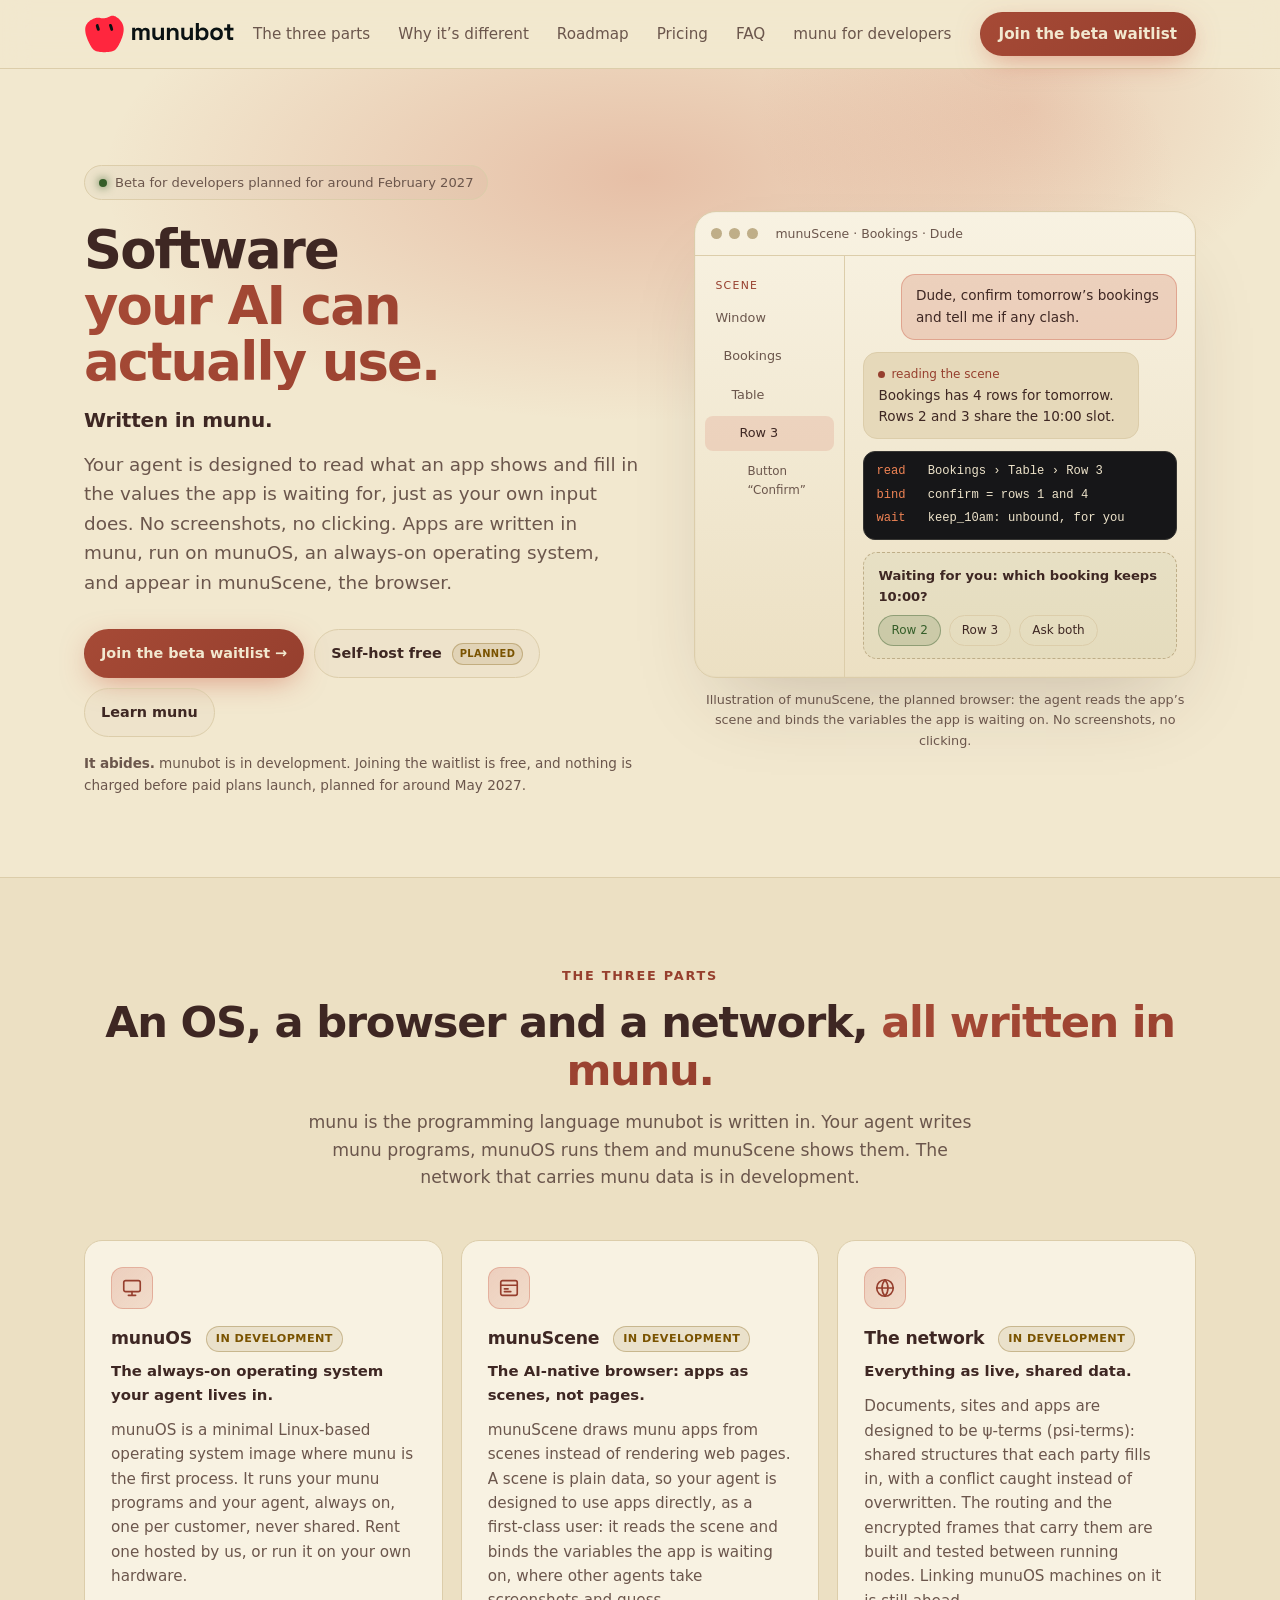
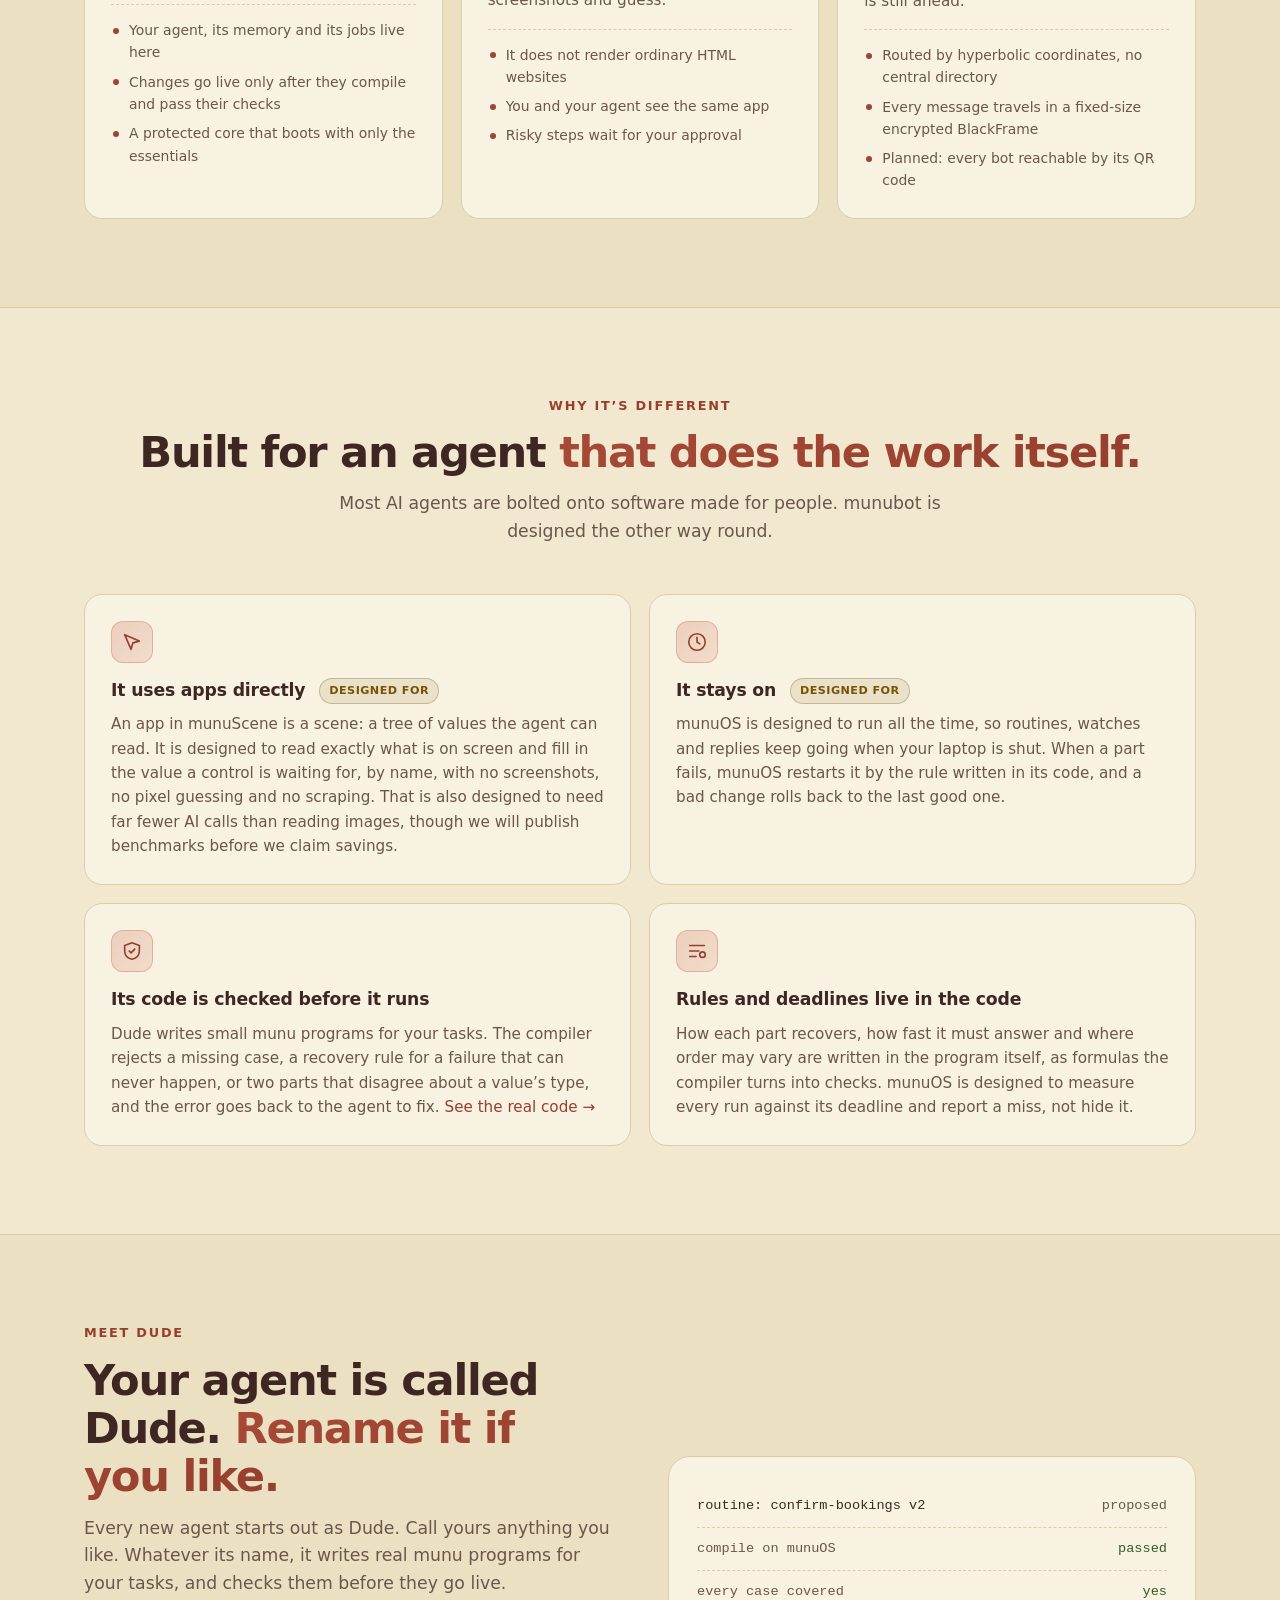
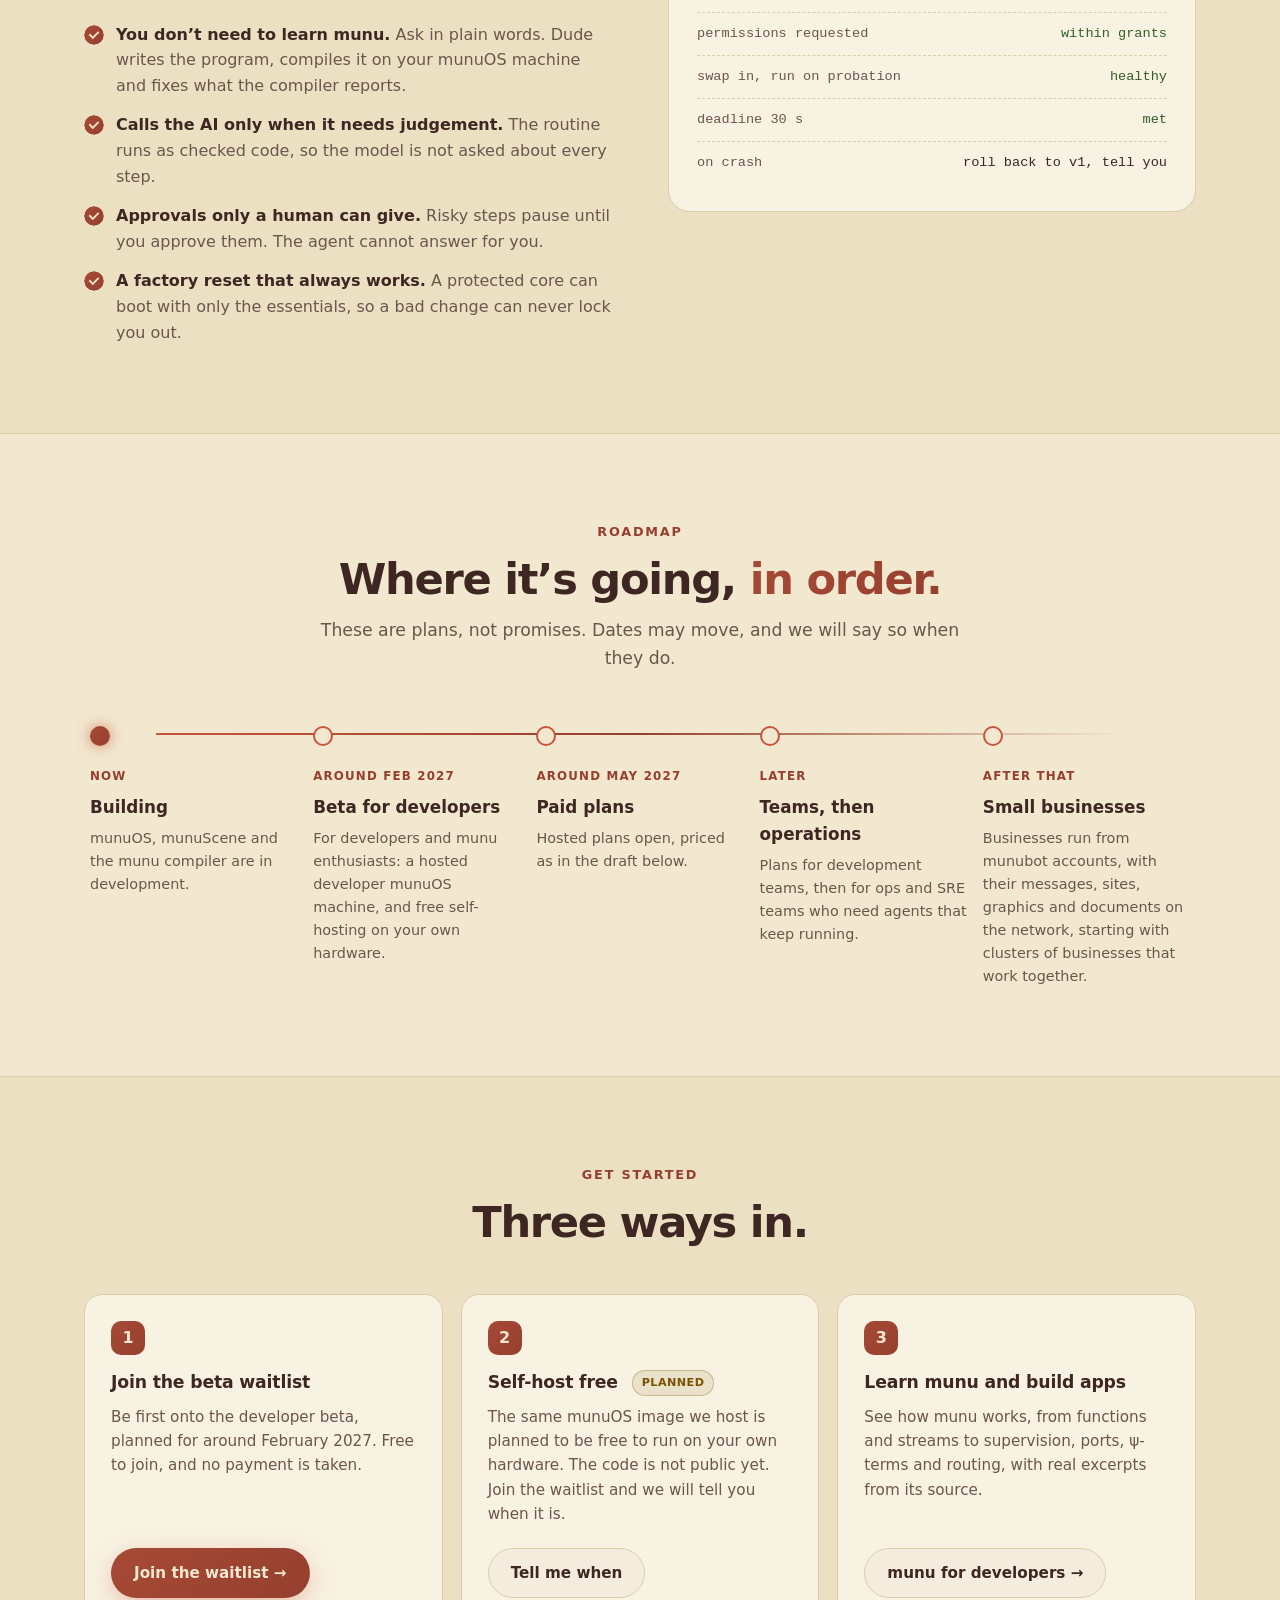
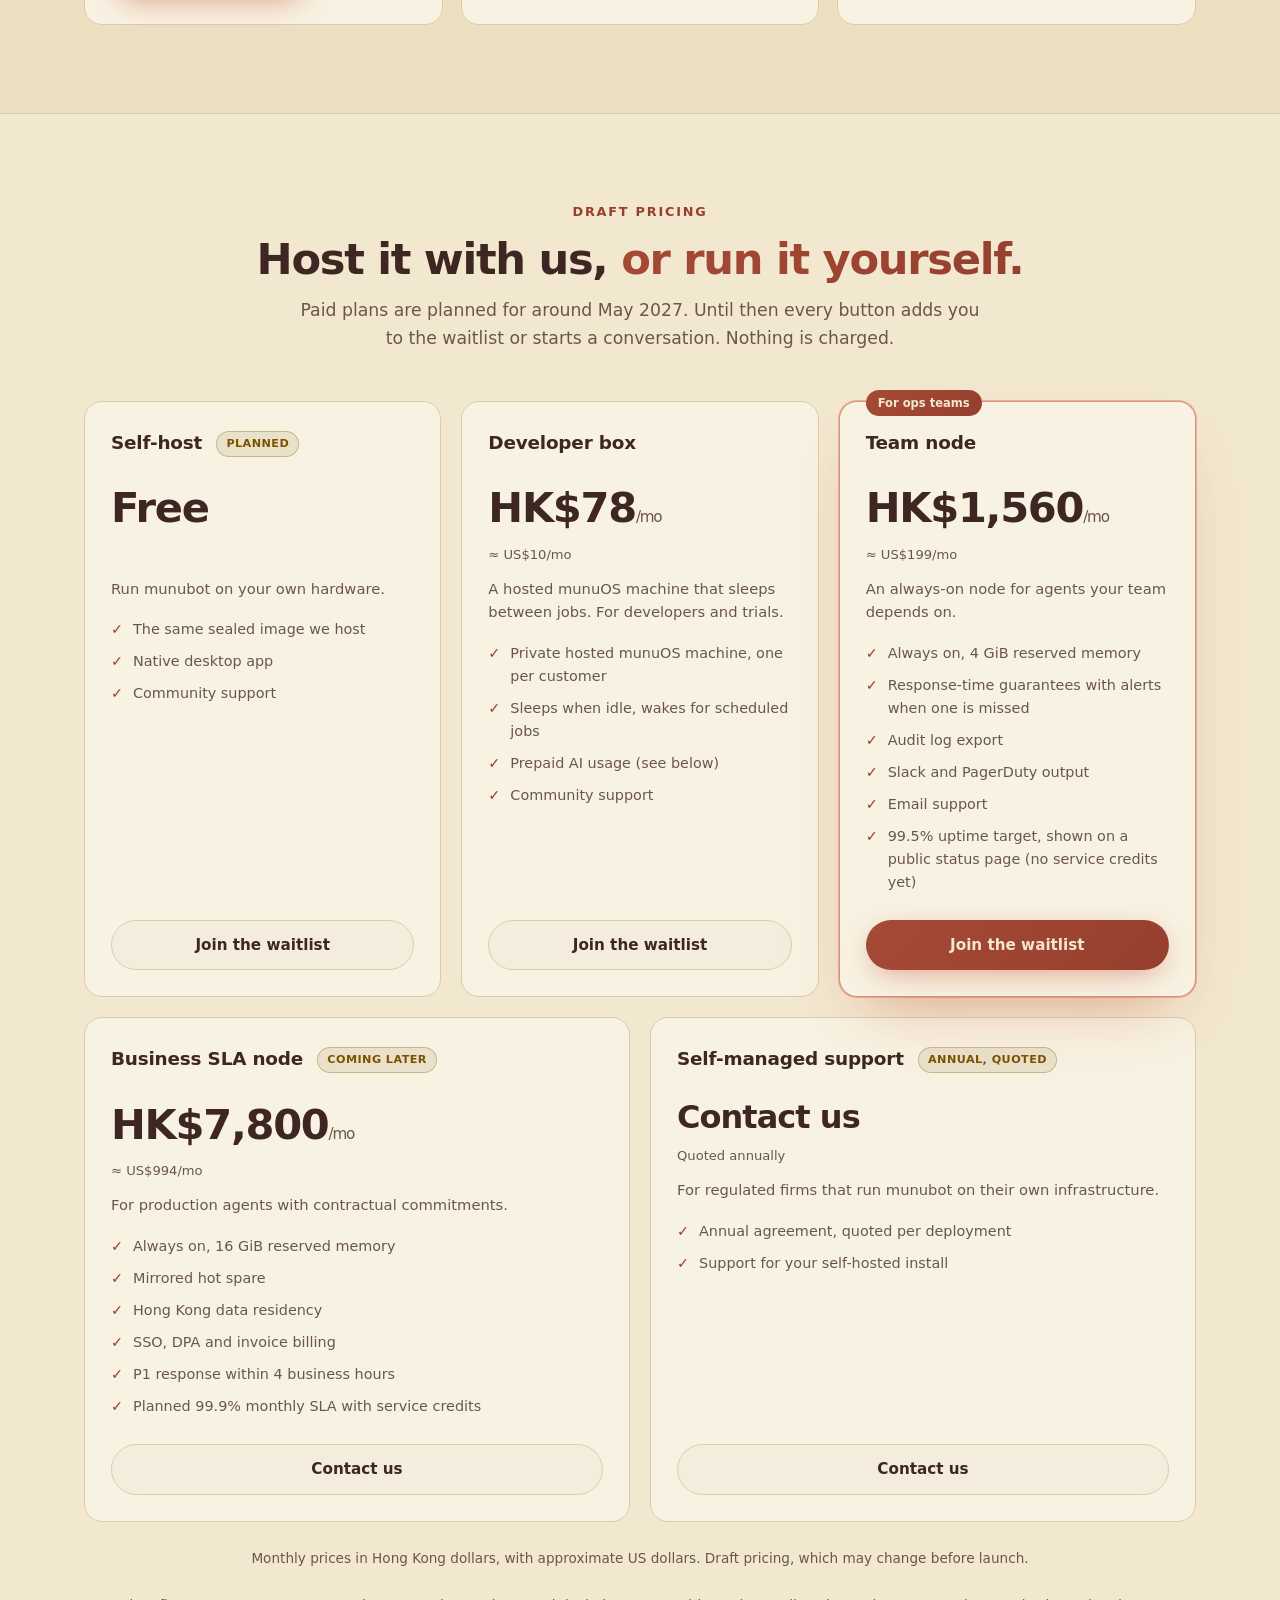
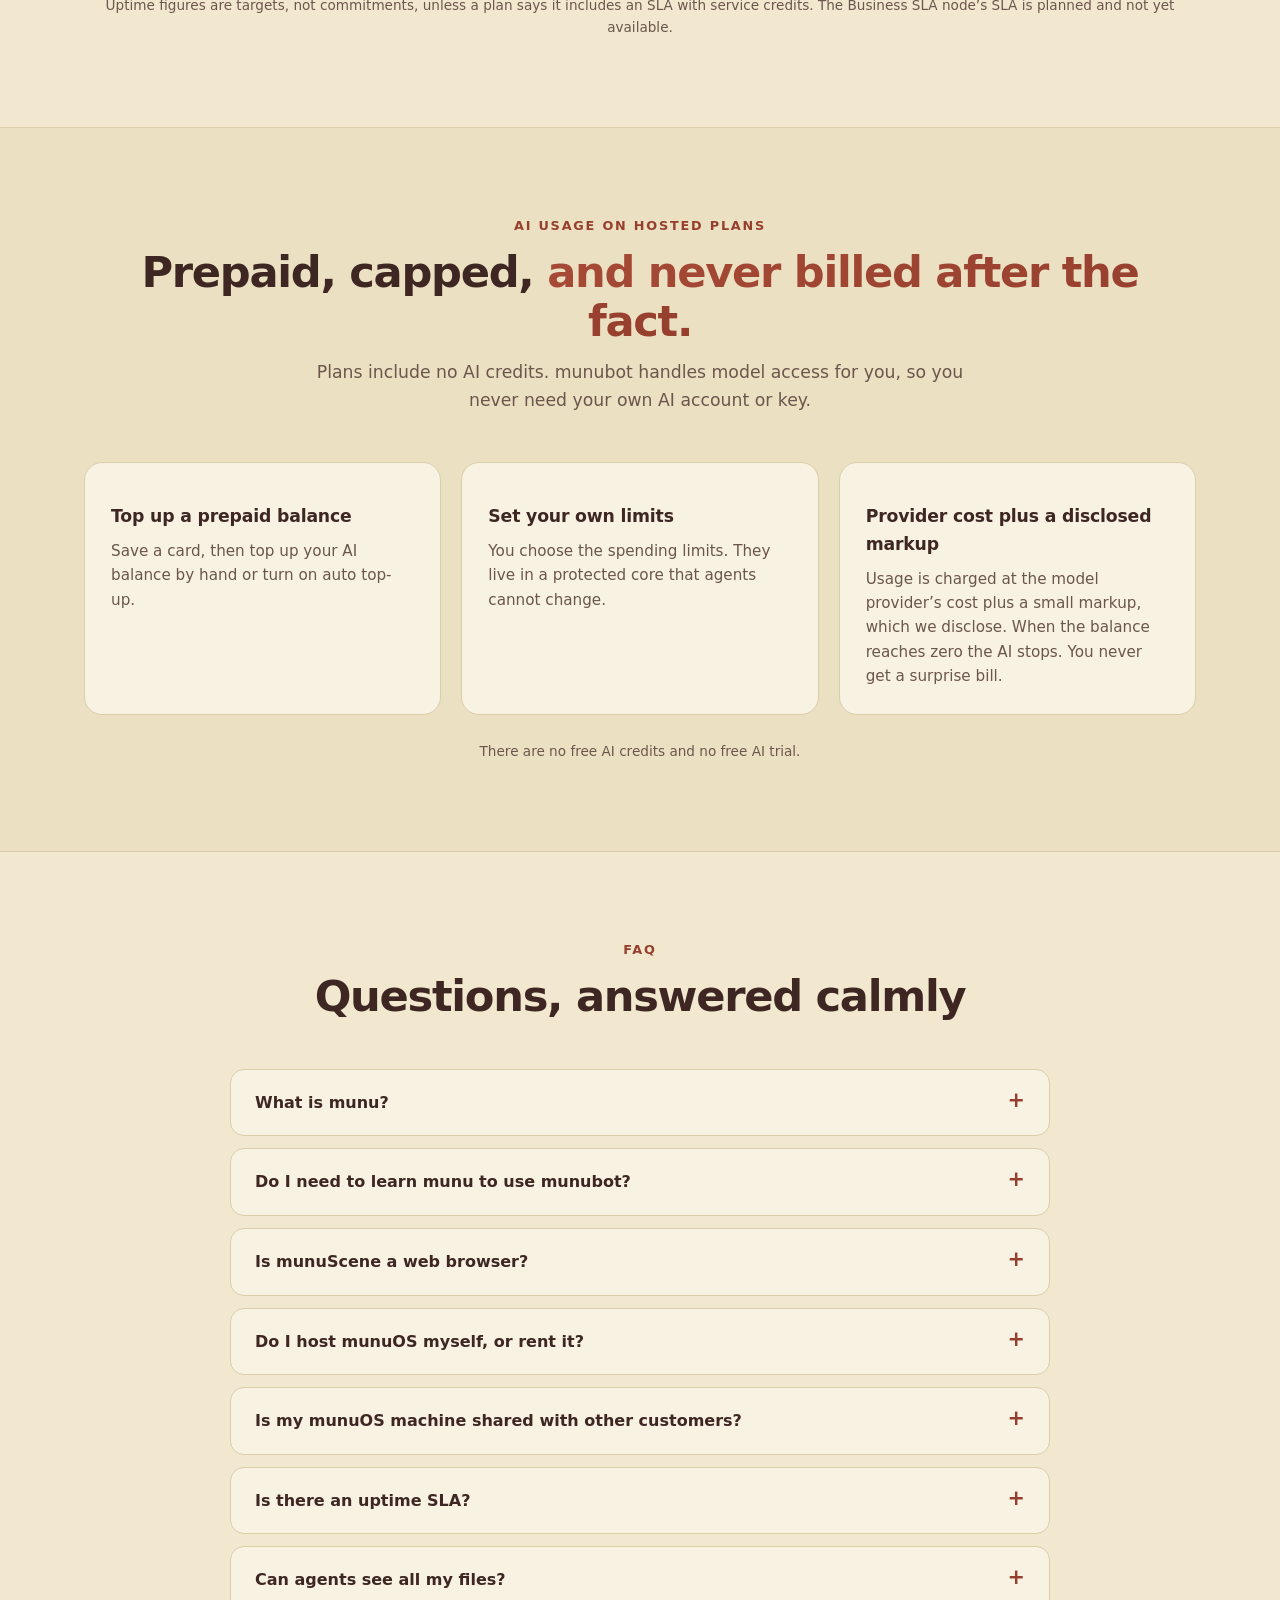
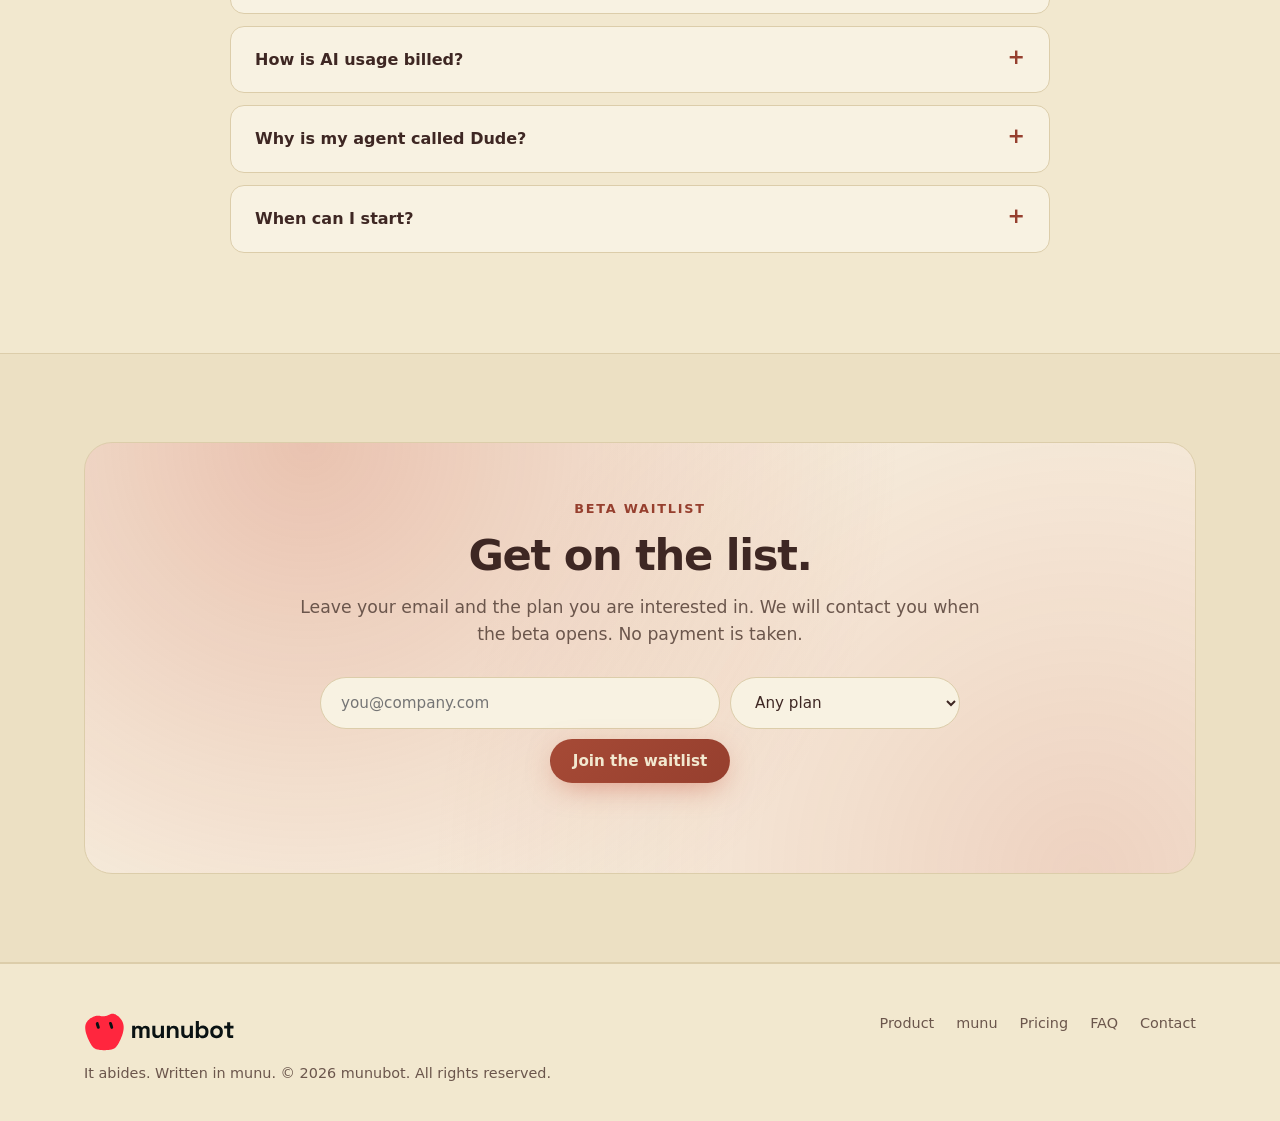
==== index.html @ 9f7307cd "Rebrand the site to munubot Rename AbideBot to munubot across pages, scripts and alt text; keep 'It " ====
<!doctype html>
<html lang="en">
<head>
<meta charset="utf-8">
<meta name="viewport" content="width=device-width,initial-scale=1">
<title>munubot: software your AI can actually use</title>
<meta name="description" content="Your agent is designed to read what an app shows and fill in the values the app is waiting for, with no screenshots and no clicking. Apps are written in munu, run on munuOS, an always-on operating system, and appear in munuScene, the browser. Developer beta planned for around February 2027.">
<meta property="og:title" content="munubot: software your AI can actually use">
<meta property="og:description" content="Your agent is designed to read what an app shows and fill in the values the app is waiting for, with no screenshots and no clicking. Apps are written in munu, run on munuOS, an always-on operating system, and appear in munuScene, the browser. Developer beta planned for around February 2027.">
<meta property="og:type" content="website">
<meta property="og:url" content="https://munubot.com/">
<link rel="canonical" href="https://munubot.com/">
<meta property="og:site_name" content="munubot">
<meta property="og:image" content="https://munubot.com/assets/brand/og-munubot.png">
<meta property="og:image:width" content="1200">
<meta property="og:image:height" content="630">
<meta property="og:image:alt" content="munubot. Software your AI can actually use. Written in munu.">
<meta name="twitter:card" content="summary_large_image">
<meta name="twitter:site" content="@themunubot">
<meta name="twitter:title" content="munubot: software your AI can actually use">
<meta name="twitter:description" content="Software your AI can actually use. Written in munu. Your agent is designed to read what an app shows and fill in the values the app is waiting for, with no screenshots and no clicking. Developer beta planned for around February 2027.">
<meta name="theme-color" content="#1B1B1E" media="(prefers-color-scheme: dark)">
<meta name="theme-color" content="#F2E8CF" media="(prefers-color-scheme: light)">
<link rel="icon" href="assets/brand/favicon.ico" sizes="16x16 32x32 48x48">
<link rel="icon" href="assets/brand/favicon.svg" type="image/svg+xml">
<link rel="icon" href="assets/brand/favicon-32.png" type="image/png" sizes="32x32">
<link rel="icon" href="assets/brand/favicon-16.png" type="image/png" sizes="16x16">
<link rel="apple-touch-icon" href="assets/brand/apple-touch-icon.png">
<link rel="manifest" href="site.webmanifest">
<link rel="stylesheet" href="assets/style.css">
</head>
<body>

<header class="nav">
  <div class="wrap">
    <a class="brand" href="index.html"><picture><source srcset="assets/brand/munubot-logo-ink.svg" media="(prefers-color-scheme: light)"><img src="assets/brand/munubot-logo-light.svg" alt="munubot" width="152" height="40"></picture></a>
    <button class="menu-btn" aria-label="Open menu" aria-expanded="false">&#9776;</button>
    <nav class="links">
      <a href="#parts">The three parts</a>
      <a href="#different">Why it&rsquo;s different</a>
      <a href="#roadmap">Roadmap</a>
      <a href="#pricing">Pricing</a>
      <a href="#faq">FAQ</a>
      <a href="munu.html">munu for developers</a>
      <a class="btn btn-primary" href="#early-access">Join the beta waitlist</a>
    </nav>
  </div>
</header>

<main>
<section class="hero">
  <div class="wrap">
    <div>
      <span class="pill"><span class="dot"></span>Beta for developers planned for around February 2027</span>
      <h1>Software <span class="grad hl2">your AI can actually use.</span></h1>
      <p class="hero-sub">Written in munu.</p>
      <p class="lead">Your agent is designed to read what an app shows and fill in the values the app is waiting for, just as your own input does. No screenshots, no clicking. Apps are written in munu, run on munuOS, an always-on operating system, and appear in munuScene, the browser.</p>
      <div class="cta-row">
        <a class="btn btn-primary" href="#early-access">Join the beta waitlist &rarr;</a>
        <a class="btn btn-ghost" href="#self-host">Self-host free <span class="tag soon">Planned</span></a>
        <a class="btn btn-ghost" href="munu.html">Learn munu</a>
      </div>
      <p class="note"><span class="tagline">It abides.</span> munubot is in development. Joining the waitlist is free, and nothing is charged before paid plans launch, planned for around May 2027.</p>
    </div>

    <figure class="mock-fig">
    <div class="mock" aria-hidden="true">
      <div class="mock-bar"><i></i><i></i><i></i><span>munuScene &middot; Bookings &middot; Dude</span></div>
      <div class="mock-body">
        <div class="mock-side">
          <div class="side-h">Scene</div>
          <div>Window</div><div class="ind1">Bookings</div><div class="ind2">Table</div><div class="ind3 on">Row 3</div><div class="ind4">Button &ldquo;Confirm&rdquo;</div>
        </div>
        <div class="mock-main">
          <div class="msg you">Dude, confirm tomorrow&rsquo;s bookings and tell me if any clash.</div>
          <div class="msg bot"><span class="status">reading the scene</span><br>Bookings has 4 rows for tomorrow. Rows 2 and 3 share the 10:00 slot.</div>
          <div class="scene-ev"><div><span class="ev-k">read</span> Bookings &rsaquo; Table &rsaquo; Row 3</div><div><span class="ev-k">bind</span> confirm = rows 1 and 4</div><div><span class="ev-k">wait</span> keep_10am: unbound, for you</div></div>
          <div class="approve"><b>Waiting for you: which booking keeps 10:00?</b><div class="row"><span class="y">Row 2</span><span>Row 3</span><span>Ask both</span></div></div>
        </div>
      </div>
    </div>
    <figcaption class="mock-cap">Illustration of munuScene, the planned browser: the agent reads the app&rsquo;s scene and binds the variables the app is waiting on. No screenshots, no clicking.</figcaption>
    </figure>
  </div>
</section>

<section id="parts" class="alt">
  <div class="wrap">
    <div class="head center">
      <div class="eyebrow">The three parts</div>
      <h2>An OS, a browser and a network, <span class="grad">all written in munu.</span></h2>
      <p class="sub">munu is the programming language munubot is written in. Your agent writes munu programs, munuOS runs them and munuScene shows them. The network that carries munu data is in development.</p>
    </div>
    <div class="grid g3 parts">
      <div class="card part">
        <div class="ico"><svg viewBox="0 0 24 24"><rect x="3" y="4" width="18" height="12" rx="2"/><path d="M8 20h8M12 16v4"/></svg></div>
        <h3>munuOS <span class="tag soon">In development</span></h3>
        <p class="part-sub">The always-on operating system your agent lives in.</p>
        <p>munuOS is a minimal Linux-based operating system image where munu is the first process. It runs your munu programs and your agent, always on, one per customer, never shared. Rent one hosted by us, or run it on your own hardware.</p>
        <ul class="mini"><li>Your agent, its memory and its jobs live here</li><li>Changes go live only after they compile and pass their checks</li><li>A protected core that boots with only the essentials</li></ul>
      </div>
      <div class="card part">
        <div class="ico"><svg viewBox="0 0 24 24"><rect x="3" y="4" width="18" height="16" rx="2"/><path d="M3 9h18M7 13h4M7 16h7"/></svg></div>
        <h3>munuScene <span class="tag soon">In development</span></h3>
        <p class="part-sub">The AI-native browser: apps as scenes, not pages.</p>
        <p>munuScene draws munu apps from scenes instead of rendering web pages. A scene is plain data, so your agent is designed to use apps directly, as a first-class user: it reads the scene and binds the variables the app is waiting on, where other agents take screenshots and guess.</p>
        <ul class="mini"><li>It does not render ordinary HTML websites</li><li>You and your agent see the same app</li><li>Risky steps wait for your approval</li></ul>
      </div>
      <div class="card part">
        <div class="ico"><svg viewBox="0 0 24 24"><circle cx="12" cy="12" r="9"/><path d="M12 3a14 14 0 010 18M12 3a14 14 0 000 18M3 12h18"/></svg></div>
        <h3>The network <span class="tag soon">In development</span></h3>
        <p class="part-sub">Everything as live, shared data.</p>
        <p>Documents, sites and apps are designed to be ψ-terms (psi-terms): shared structures that each party fills in, with a conflict caught instead of overwritten. The routing and the encrypted frames that carry them are built and tested between running nodes. Linking munuOS machines on it is still ahead.</p>
        <ul class="mini"><li>Routed by hyperbolic coordinates, no central directory</li><li>Every message travels in a fixed-size encrypted BlackFrame</li><li>Planned: every bot reachable by its QR code</li></ul>
      </div>
    </div>
  </div>
</section>

<section id="different">
  <div class="wrap">
    <div class="head center">
      <div class="eyebrow">Why it&rsquo;s different</div>
      <h2>Built for an agent <span class="grad">that does the work itself.</span></h2>
      <p class="sub">Most AI agents are bolted onto software made for people. munubot is designed the other way round.</p>
    </div>
    <div class="grid g2">
      <div class="card"><div class="ico"><svg viewBox="0 0 24 24"><path d="M4 4l7 16 2-7 7-2z"/></svg></div><h3>It uses apps directly <span class="tag soon">Designed for</span></h3><p>An app in munuScene is a scene: a tree of values the agent can read. It is designed to read exactly what is on screen and fill in the value a control is waiting for, by name, with no screenshots, no pixel guessing and no scraping. That is also designed to need far fewer AI calls than reading images, though we will publish benchmarks before we claim savings.</p></div>
      <div class="card"><div class="ico"><svg viewBox="0 0 24 24"><circle cx="12" cy="12" r="9"/><path d="M12 7v5l3 2"/></svg></div><h3>It stays on <span class="tag soon">Designed for</span></h3><p>munuOS is designed to run all the time, so routines, watches and replies keep going when your laptop is shut. When a part fails, munuOS restarts it by the rule written in its code, and a bad change rolls back to the last good one.</p></div>
      <div class="card"><div class="ico"><svg viewBox="0 0 24 24"><path d="M9 12l2 2 4-4"/><path d="M12 3l8 3v6c0 5-3.5 8-8 9-4.5-1-8-4-8-9V6z"/></svg></div><h3>Its code is checked before it runs</h3><p>Dude writes small munu programs for your tasks. The compiler rejects a missing case, a recovery rule for a failure that can never happen, or two parts that disagree about a value&rsquo;s type, and the error goes back to the agent to fix. <a class="inl" href="munu.html#language">See the real code &rarr;</a></p></div>
      <div class="card"><div class="ico"><svg viewBox="0 0 24 24"><path d="M4 6h16M4 12h10M4 18h7"/><circle cx="18" cy="16" r="3"/></svg></div><h3>Rules and deadlines live in the code</h3><p>How each part recovers, how fast it must answer and where order may vary are written in the program itself, as formulas the compiler turns into checks. munuOS is designed to measure every run against its deadline and report a miss, not hide it.</p></div>
    </div>
  </div>
</section>

<section class="alt">
  <div class="wrap split">
    <div>
      <div class="eyebrow">Meet Dude</div>
      <h2>Your agent is called Dude. <span class="grad">Rename it if you like.</span></h2>
      <p class="sub">Every new agent starts out as Dude. Call yours anything you like. Whatever its name, it writes real munu programs for your tasks, and checks them before they go live.</p>
      <ul class="checks">
        <li><span><b>You don&rsquo;t need to learn munu.</b> Ask in plain words. Dude writes the program, compiles it on your munuOS machine and fixes what the compiler reports.</span></li>
        <li><span><b>Calls the AI only when it needs judgement.</b> The routine runs as checked code, so the model is not asked about every step.</span></li>
        <li><span><b>Approvals only a human can give.</b> Risky steps pause until you approve them. The agent cannot answer for you.</span></li>
        <li><span><b>A factory reset that always works.</b> A protected core can boot with only the essentials, so a bad change can never lock you out.</span></li>
      </ul>
    </div>
    <div class="panel" aria-label="Example of a change moving through checks">
      <div class="ln"><span class="w">routine: confirm-bookings v2</span><span>proposed</span></div>
      <div class="ln"><span>compile on munuOS</span><span class="ok">passed</span></div>
      <div class="ln"><span>every case covered</span><span class="ok">yes</span></div>
      <div class="ln"><span>permissions requested</span><span class="ok">within grants</span></div>
      <div class="ln"><span>swap in, run on probation</span><span class="ok">healthy</span></div>
      <div class="ln"><span>deadline 30 s</span><span class="ok">met</span></div>
      <div class="ln"><span>on crash</span><span class="w">roll back to v1, tell you</span></div>
    </div>
  </div>
</section>

<section id="roadmap">
  <div class="wrap">
    <div class="head center">
      <div class="eyebrow">Roadmap</div>
      <h2>Where it&rsquo;s going, <span class="grad">in order.</span></h2>
      <p class="sub">These are plans, not promises. Dates may move, and we will say so when they do.</p>
    </div>
    <ol class="stages">
      <li class="stage now"><span class="when">Now</span><h3>Building</h3><p>munuOS, munuScene and the munu compiler are in development.</p></li>
      <li class="stage"><span class="when">Around Feb 2027</span><h3>Beta for developers</h3><p>For developers and munu enthusiasts: a hosted developer munuOS machine, and free self-hosting on your own hardware.</p></li>
      <li class="stage"><span class="when">Around May 2027</span><h3>Paid plans</h3><p>Hosted plans open, priced as in the draft below.</p></li>
      <li class="stage"><span class="when">Later</span><h3>Teams, then operations</h3><p>Plans for development teams, then for ops and SRE teams who need agents that keep running.</p></li>
      <li class="stage"><span class="when">After that</span><h3>Small businesses</h3><p>Businesses run from munubot accounts, with their messages, sites, graphics and documents on the network, starting with clusters of businesses that work together.</p></li>
    </ol>
  </div>
</section>

<section id="start" class="alt">
  <div class="wrap">
    <div class="head center">
      <div class="eyebrow">Get started</div>
      <h2>Three ways in.</h2>
    </div>
    <div class="grid g3 ways">
      <div class="card way"><span class="way-n">1</span><h3>Join the beta waitlist</h3><p>Be first onto the developer beta, planned for around February 2027. Free to join, and no payment is taken.</p><a class="btn btn-primary" href="#early-access">Join the waitlist &rarr;</a></div>
      <div class="card way" id="self-host"><span class="way-n">2</span><h3>Self-host free <span class="tag soon">Planned</span></h3><p>The same munuOS image we host is planned to be free to run on your own hardware. The code is not public yet. Join the waitlist and we will tell you when it is.</p><a class="btn btn-ghost" href="#early-access" data-plan="Self-host">Tell me when</a></div>
      <div class="card way"><span class="way-n">3</span><h3>Learn munu and build apps</h3><p>See how munu works, from functions and streams to supervision, ports, ψ-terms and routing, with real excerpts from its source.</p><a class="btn btn-ghost" href="munu.html">munu for developers &rarr;</a></div>
    </div>
  </div>
</section>

<section id="pricing">
  <div class="wrap">
    <div class="head center">
      <div class="eyebrow">Draft pricing</div>
      <h2>Host it with us, <span class="grad">or run it yourself.</span></h2>
      <p class="sub">Paid plans are planned for around May 2027. Until then every button adds you to the waitlist or starts a conversation. Nothing is charged.</p>
    </div>
    <!-- Pricing cards are generated from assets/pricing.js (the single pricing config). -->
    <div class="plans" id="plans"></div>
    <noscript><p class="fine">Pricing needs JavaScript to display. Email hello@munubot.com for current draft plans.</p></noscript>
    <p class="fine" id="plans-note"></p>
    <p class="fine">Uptime figures are targets, not commitments, unless a plan says it includes an SLA with service credits. The Business SLA node&rsquo;s SLA is planned and not yet available.</p>
  </div>
</section>

<section id="ai-usage" class="alt">
  <div class="wrap">
    <div class="head center">
      <div class="eyebrow">AI usage on hosted plans</div>
      <h2>Prepaid, capped, <span class="grad">and never billed after the fact.</span></h2>
      <p class="sub">Plans include no AI credits. munubot handles model access for you, so you never need your own AI account or key.</p>
    </div>
    <div class="usage">
      <div class="card"><h3>Top up a prepaid balance</h3><p>Save a card, then top up your AI balance by hand or turn on auto top-up.</p></div>
      <div class="card"><h3>Set your own limits</h3><p>You choose the spending limits. They live in a protected core that agents cannot change.</p></div>
      <div class="card"><h3>Provider cost plus a disclosed markup</h3><p>Usage is charged at the model provider&rsquo;s cost plus a small markup, which we disclose. When the balance reaches zero the AI stops. You never get a surprise bill.</p></div>
    </div>
    <p class="fine">There are no free AI credits and no free AI trial.</p>
  </div>
</section>

<section id="faq">
  <div class="wrap">
    <div class="head center"><div class="eyebrow">FAQ</div><h2>Questions, answered calmly</h2></div>
    <div class="faq">
      <details><summary>What is munu?</summary><p>munu is the programming language munubot is written in. Programs are made of finite functions (<code>mu</code>) and ongoing streams (<code>nu</code>), grouped into contracts that state their own recovery rules and deadlines. munuOS runs munu programs, munuScene draws munu apps, and the network is designed to carry munu data. <a class="inl" href="munu.html">More for developers &rarr;</a></p></details>
      <details><summary>Do I need to learn munu to use munubot?</summary><p>No. You ask Dude in plain words and it writes the munu. Learning munu is for people who want to build their own apps for the network.</p></details>
      <details><summary>Is munuScene a web browser?</summary><p>No. munuScene is a browser for munu apps, and it does not render ordinary HTML websites. It is designed for munu apps and sites, drawn from a scene graph your agent can read and act on directly.</p></details>
      <details><summary>Do I host munuOS myself, or rent it?</summary><p>Either. You are planned to be able to run munuOS free on your own hardware, or rent a machine running it, hosted by us on a monthly plan. Both run the same munuOS image. Firms that host it themselves can add paid support. Self-hosting is planned, and the code is not public yet. Join the waitlist and we will tell you when it is.</p></details>
      <details><summary>Is my munuOS machine shared with other customers?</summary><p>No. Each customer gets a separate virtual machine running munuOS. Customers never share a machine or its core.</p></details>
      <details><summary>Is there an uptime SLA?</summary><p>Not yet. The Team node is designed for a 99.5% uptime target, shown on a public status page, with no service credits. A monthly SLA with service credits is planned for the Business SLA node, which is coming later.</p></details>
      <details><summary>Can agents see all my files?</summary><p>No. They can read and write only what you grant, and you can revoke a grant at any time. Code written by the AI never runs on your own computer with your computer&rsquo;s permissions.</p></details>
      <details><summary>How is AI usage billed?</summary><p>Through a prepaid balance that you top up by hand or automatically. It is charged at the model provider&rsquo;s cost plus a small disclosed markup. When the balance reaches zero, the AI stops. Nothing is billed after the fact.</p></details>
      <details><summary>Why is my agent called Dude?</summary><p>It is the default name. Rename it whenever you like.</p></details>
      <details><summary>When can I start?</summary><p>A beta for developers is planned for around February 2027 and paid plans for around May 2027. Dates may move. Join the waitlist and we will email you.</p></details>
    </div>
  </div>
</section>

<section id="early-access" class="alt">
  <div class="wrap">
    <div class="cta-box">
      <div class="eyebrow">Beta waitlist</div>
      <h2>Get on the list.</h2>
      <p class="sub" style="margin:14px auto 0">Leave your email and the plan you are interested in. We will contact you when the beta opens. No payment is taken.</p>
      <form class="form" id="waitlist" data-to="hello@munubot.com" novalidate>
        <input type="email" name="email" placeholder="you@company.com" aria-label="Email address" required>
        <select name="plan" id="wl-plan" aria-label="Plan of interest"><option value="">Any plan</option></select>
        <button class="btn btn-primary" type="submit">Join the waitlist</button>
      </form>
      <p class="form-msg" id="form-msg" role="status"></p>
    </div>
  </div>
</section>
</main>

<footer>
  <div class="wrap">
    <div><a class="brand" href="index.html"><picture><source srcset="assets/brand/munubot-logo-ink.svg" media="(prefers-color-scheme: light)"><img src="assets/brand/munubot-logo-light.svg" alt="munubot" width="152" height="40"></picture></a><p style="margin-top:10px">It abides. Written in munu. &copy; <span id="yr">2026</span> munubot. All rights reserved.</p></div>
    <nav><a href="#parts">Product</a><a href="munu.html">munu</a><a href="#pricing">Pricing</a><a href="#faq">FAQ</a><a href="mailto:hello@munubot.com">Contact</a></nav>
  </div>
</footer>
<script src="assets/pricing.js"></script>
<script src="assets/main.js"></script>
</body>
</html>
---- assets/style.css ----
:root{
  color-scheme:dark;
  --bg:#1B1B1E;--bg2:#212123;--card:#262527;--raise:#302F30;--line:#363532;--line2:#4A4740;--text:#F2E8CF;--muted:#A7A091;
  --a1:#EF8354;--a2:#F4A27E;--acc-rgb:239,131,84;--fg-rgb:242,232,207;--on-acc:#1B1B1E;
  --btn-bg:#EF8354;--btn-bg2:#F4A27E;
  --ok:#9CCB86;--ok-rgb:156,203,134;--warn:#E9C46A;--warn-rgb:233,196,106;--bad:#F28B82;--bad-rgb:242,139,130;
  --nav-bg:rgba(27,27,30,.86);--shadow:rgba(0,0,0,.55);--input-bg:#161618;--chip-bg:#161618;--chip-text:#EDE3CA;
  --code-bg:#161618;--code-line:#363532;--code-text:#EDE3CA;--code-dim:#B8B09D;--code-caret:#F2E8CF;
  --code-k:#EF8354;--code-t:#E9C46A;--code-n:#F6B58E;--code-s:#A8C686;--code-c:#9A9483;--code-o:#BDB5A2;
  --code-ok:#9CCB86;--code-bad:#F28B82;--code-bad-rgb:242,139,130;
  --radius:18px;
  --grad:linear-gradient(135deg,var(--btn-bg),var(--btn-bg2));
}
@media (prefers-color-scheme:light){:root{
  color-scheme:light;
  --bg:#F2E8CF;--bg2:#ECE0C3;--card:#F8F2E2;--raise:#E6D9BA;--line:#DCCDAA;--line2:#BFAE88;--text:#3E2723;--muted:#6B564C;
  --a1:#C8553D;--a2:#963F2E;--acc-rgb:200,85,61;--fg-rgb:62,39,35;--on-acc:#F2E8CF;
  --btn-bg:#A64A36;--btn-bg2:#963F2E;
  --ok:#355E29;--ok-rgb:53,94,41;--warn:#7A5300;--warn-rgb:122,83,0;--bad:#B3261E;--bad-rgb:179,38,30;
  --nav-bg:rgba(242,232,207,.88);--shadow:rgba(62,39,35,.22);--input-bg:#F8F2E2;--chip-bg:#E6D9BA;--chip-text:#3E2723;
}}
*{box-sizing:border-box;margin:0;padding:0}
html{scroll-behavior:smooth}
html,body{overflow-x:clip}
body{font-family:Inter,ui-sans-serif,system-ui,-apple-system,"Segoe UI",Roboto,sans-serif;background:var(--bg);color:var(--text);line-height:1.6;-webkit-font-smoothing:antialiased}
a{color:inherit;text-decoration:none}
img,svg{max-width:100%}
.wrap{max-width:1160px;margin:0 auto;padding:0 24px}
.grad{background:var(--grad);-webkit-background-clip:text;background-clip:text;color:transparent}

/* nav */
.nav{position:sticky;top:0;z-index:50;background:var(--nav-bg);backdrop-filter:blur(14px);border-bottom:1px solid var(--line)}
.nav .wrap{display:flex;align-items:center;justify-content:space-between;height:68px}
.brand{display:flex;align-items:center;gap:10px;font-weight:700;font-size:1.15rem;letter-spacing:-.01em}
.brand img{display:block;width:152px;height:auto;max-width:none}
.links{display:flex;gap:28px;align-items:center;font-size:.95rem;color:var(--muted)}
.links a:hover{color:var(--text)}
.menu-btn{display:none;background:none;border:1px solid var(--line);color:var(--text);border-radius:10px;padding:8px 12px;font-size:1rem;cursor:pointer}

/* buttons */
.btn{display:inline-flex;align-items:center;gap:8px;padding:12px 22px;border-radius:999px;font-weight:600;font-size:.95rem;border:1px solid transparent;cursor:pointer;transition:transform .15s,box-shadow .15s,background .15s;font-family:inherit}
.btn-primary{background:var(--grad);color:var(--on-acc);box-shadow:0 8px 30px -8px rgba(var(--acc-rgb),.6)}
.btn-primary:hover{transform:translateY(-1px);box-shadow:0 12px 36px -8px rgba(var(--acc-rgb),.8)}
.btn-ghost{border-color:var(--line);color:var(--text);background:rgba(var(--fg-rgb),.02)}
.btn-ghost:hover{border-color:var(--line2);background:rgba(var(--fg-rgb),.05)}
.links .btn{padding:9px 18px;color:var(--on-acc)}

/* hero */
.hero{position:relative;padding:96px 0 80px;overflow:hidden}
.hero::before{content:"";position:absolute;inset:-30% -10% auto;height:700px;background:radial-gradient(closest-side,rgba(var(--acc-rgb),.28),transparent 70%),radial-gradient(closest-side at 75% 40%,rgba(var(--acc-rgb),.18),transparent 70%);pointer-events:none}
.hero .wrap{position:relative;display:grid;grid-template-columns:1.05fr .95fr;gap:56px;align-items:center}
.pill{display:inline-flex;align-items:center;gap:8px;font-size:.82rem;color:var(--muted);border:1px solid var(--line);background:rgba(var(--fg-rgb),.03);padding:6px 14px;border-radius:999px;margin-bottom:22px}
.pill .dot{width:8px;height:8px;border-radius:50%;background:var(--ok);box-shadow:0 0 10px var(--ok)}
h1{font-size:clamp(2.4rem,5vw,3.9rem);line-height:1.06;letter-spacing:-.035em;font-weight:800}
.lead{font-size:1.15rem;color:var(--muted);margin:22px 0 32px;max-width:560px}
.hero-sub{font-size:1.25rem;font-weight:600;color:var(--text);margin:14px 0 0;letter-spacing:-.01em}
.hero-sub+.lead{margin-top:14px}
.cta-row{display:flex;gap:12px;flex-wrap:wrap}
.note{font-size:.85rem;color:var(--muted);margin-top:16px}

/* hero mock */
.mock{background:linear-gradient(180deg,var(--card),var(--bg2));border:1px solid var(--line);border-radius:22px;box-shadow:0 40px 80px -30px var(--shadow),0 0 0 1px rgba(var(--fg-rgb),.02) inset;overflow:hidden}
.mock-bar{display:flex;align-items:center;gap:7px;padding:12px 16px;border-bottom:1px solid var(--line);font-size:.78rem;color:var(--muted)}
.mock-bar i{width:11px;height:11px;border-radius:50%;background:var(--line2);display:block}
.mock-bar span{margin-left:10px}
.mock-body{display:grid;grid-template-columns:150px 1fr;min-height:330px}
.mock-side{border-right:1px solid var(--line);padding:14px 10px;font-size:.8rem;color:var(--muted);display:flex;flex-direction:column;gap:4px}
.mock-side div{padding:7px 10px;border-radius:8px}
.mock-side .on{background:rgba(var(--acc-rgb),.15);color:var(--text)}
.mock-main{padding:18px;display:flex;flex-direction:column;gap:12px;font-size:.85rem}
.msg{padding:10px 14px;border-radius:14px;max-width:88%}
.msg.you{align-self:flex-end;background:rgba(var(--acc-rgb),.2);border:1px solid rgba(var(--acc-rgb),.35)}
.msg.bot{background:var(--raise);border:1px solid var(--line)}
.status{display:inline-flex;align-items:center;gap:6px;font-size:.75rem;color:var(--a2)}
.status::before{content:"";width:7px;height:7px;border-radius:50%;background:var(--a2);animation:pulse 1.6s infinite}
@keyframes pulse{50%{opacity:.3}}
.approve{border:1px dashed var(--line2);border-radius:14px;padding:12px 14px;background:rgba(var(--ok-rgb),.04)}
.approve b{display:block;margin-bottom:8px;font-size:.82rem}
.approve .row{display:flex;gap:8px}
.approve .row span{font-size:.75rem;padding:5px 12px;border-radius:999px;border:1px solid var(--line)}
.approve .row .y{background:rgba(var(--ok-rgb),.15);border-color:rgba(var(--ok-rgb),.4);color:var(--ok)}

/* sections */
section{padding:88px 0}
.alt{background:var(--bg2);border-top:1px solid var(--line);border-bottom:1px solid var(--line)}
.eyebrow{font-size:.8rem;text-transform:uppercase;letter-spacing:.14em;color:var(--a2);font-weight:600;margin-bottom:12px}
h2{font-size:clamp(1.9rem,3.6vw,2.7rem);letter-spacing:-.03em;line-height:1.12;font-weight:800}
.sub{color:var(--muted);font-size:1.08rem;max-width:680px;margin-top:14px}
.head{margin-bottom:48px}
.head.center{text-align:center}.head.center .sub{margin-left:auto;margin-right:auto}

.grid{display:grid;gap:18px}
.g3{grid-template-columns:repeat(3,1fr)}
.g2{grid-template-columns:repeat(2,1fr)}
.g4{grid-template-columns:repeat(4,1fr)}
.card{background:var(--card);border:1px solid var(--line);border-radius:var(--radius);padding:26px;transition:border-color .2s,transform .2s}
.card:hover{border-color:var(--line2);transform:translateY(-2px)}
.card h3{font-size:1.08rem;margin:14px 0 8px;letter-spacing:-.01em}
.card p{color:var(--muted);font-size:.95rem}
.ico{width:42px;height:42px;border-radius:12px;display:grid;place-items:center;background:linear-gradient(135deg,rgba(var(--acc-rgb),.22),rgba(var(--acc-rgb),.14));border:1px solid rgba(var(--acc-rgb),.3)}
.ico svg{width:22px;height:22px;stroke:var(--a2);fill:none;stroke-width:1.8;stroke-linecap:round;stroke-linejoin:round}
.tag{display:inline-block;font-size:.7rem;font-weight:600;letter-spacing:.04em;text-transform:uppercase;padding:3px 9px;border-radius:999px;margin-left:6px;vertical-align:middle}
.tag.soon{color:var(--warn);background:rgba(var(--warn-rgb),.1);border:1px solid rgba(var(--warn-rgb),.3)}

/* big feature rows */
.split{display:grid;grid-template-columns:1fr 1fr;gap:56px;align-items:center}
.checks{list-style:none;margin-top:24px;display:grid;gap:14px}
.checks li{display:flex;gap:12px;color:var(--muted)}
.checks li b{color:var(--text);font-weight:600}
.checks li::before{content:"";flex:0 0 20px;height:20px;margin-top:3px;border-radius:50%;background:var(--grad);-webkit-mask:url("data:image/svg+xml,%3Csvg xmlns='http://www.w3.org/2000/svg' viewBox='0 0 20 20'%3E%3Cpath d='M10 0a10 10 0 100 20 10 10 0 000-20zm-1.2 14.2L4.6 10l1.4-1.4 2.8 2.8 5.2-5.2 1.4 1.4-6.6 6.6z'/%3E%3C/svg%3E") center/contain no-repeat;mask:url("data:image/svg+xml,%3Csvg xmlns='http://www.w3.org/2000/svg' viewBox='0 0 20 20'%3E%3Cpath d='M10 0a10 10 0 100 20 10 10 0 000-20zm-1.2 14.2L4.6 10l1.4-1.4 2.8 2.8 5.2-5.2 1.4 1.4-6.6 6.6z'/%3E%3C/svg%3E") center/contain no-repeat}
.panel{background:var(--card);border:1px solid var(--line);border-radius:22px;padding:28px;font-family:ui-monospace,SFMono-Regular,Menlo,monospace;font-size:.85rem;color:var(--muted)}
.panel .ln{display:flex;justify-content:space-between;padding:10px 0;border-bottom:1px dashed var(--line)}
.panel .ln:last-child{border:0}
.panel .ok{color:var(--ok)}.panel .w{color:var(--text)}

/* steps */
.steps{counter-reset:s}
.step{position:relative;padding-top:58px}
.step::before{counter-increment:s;content:counter(s);position:absolute;top:22px;left:26px;width:34px;height:34px;border-radius:10px;background:var(--grad);display:grid;place-items:center;font-weight:700;color:var(--on-acc)}

/* pricing */
.toggle{display:inline-flex;border:1px solid var(--line);border-radius:999px;padding:4px;margin-top:24px;background:var(--card)}
.toggle button{background:none;border:0;color:var(--muted);padding:8px 18px;border-radius:999px;font:inherit;font-size:.9rem;cursor:pointer}
.toggle button.on{background:var(--raise);color:var(--text)}
.price{display:flex;flex-direction:column}
.price.pop{border-color:rgba(var(--acc-rgb),.6);box-shadow:0 0 0 1px rgba(var(--acc-rgb),.35),0 30px 60px -30px rgba(var(--acc-rgb),.5);position:relative}
.price.pop::after{content:attr(data-badge);position:absolute;top:-12px;left:26px;font-size:.72rem;font-weight:700;padding:4px 12px;border-radius:999px;background:var(--grad);color:var(--on-acc)}
.price h3{margin-top:0;font-size:1.15rem}
.amt{font-size:2.6rem;font-weight:800;letter-spacing:-.03em;margin:10px 0 2px}
.amt small{font-size:.95rem;color:var(--muted);font-weight:500}
.per{font-size:.82rem;color:var(--muted);min-height:1.3em}
.price .desc{margin:12px 0 18px;font-size:.92rem}
.price ul{list-style:none;display:grid;gap:9px;margin-bottom:26px;font-size:.9rem;color:var(--muted)}
.price ul li{padding-left:22px;position:relative}
.price ul li::before{content:"✓";position:absolute;left:0;color:var(--a2);font-weight:700}
.price .btn{margin-top:auto;justify-content:center}
.fine{text-align:center;color:var(--muted);font-size:.85rem;margin-top:26px}

/* faq */
.faq{max-width:820px;margin:0 auto}
details{border:1px solid var(--line);border-radius:14px;background:var(--card);margin-bottom:12px;overflow:hidden}
summary{cursor:pointer;padding:20px 24px;font-weight:600;list-style:none;display:flex;justify-content:space-between;gap:16px}
summary::-webkit-details-marker{display:none}
summary::after{content:"+";color:var(--a2);font-size:1.3rem;line-height:1}
details[open] summary::after{content:"–"}
details p{padding:0 24px 22px;color:var(--muted)}

/* waitlist */
.cta-box{background:radial-gradient(circle at 20% 0,rgba(var(--acc-rgb),.3),transparent 60%),radial-gradient(circle at 90% 100%,rgba(var(--acc-rgb),.2),transparent 60%),var(--card);border:1px solid var(--line);border-radius:28px;padding:56px;text-align:center}
.form{display:flex;gap:10px;max-width:640px;margin:28px auto 0;flex-wrap:wrap;justify-content:center}
.form input,.form select{flex:1 1 220px;background:var(--input-bg);border:1px solid var(--line);border-radius:999px;padding:13px 20px;color:var(--text);font:inherit;font-size:.95rem}
.form select{flex:0 1 150px}
.form .btn{flex:0 0 auto}
.form input:focus,.form select:focus{outline:2px solid rgba(var(--acc-rgb),.6);outline-offset:1px}
.form-msg{margin-top:14px;font-size:.88rem;color:var(--muted);min-height:1.4em}

/* footer */
footer{border-top:1px solid var(--line);padding:48px 0 36px;color:var(--muted);font-size:.9rem}
footer .wrap{display:flex;justify-content:space-between;gap:24px;flex-wrap:wrap}
footer nav{display:flex;gap:22px;flex-wrap:wrap}
footer a:hover{color:var(--text)}

/* page hero (features) */
.page-hero{padding:80px 0 30px;text-align:center}
.page-hero .sub{margin:16px auto 0}
.cat{margin-top:56px}
.cat h2{font-size:1.6rem;margin-bottom:8px}
.cat .sub{margin:0 0 26px}

/* 404 */
.nf{min-height:70vh;display:grid;place-items:center;text-align:center}
.nf h1{font-size:clamp(4rem,12vw,8rem)}

/* responsive */
@media (max-width:980px){
  .hero .wrap,.split{grid-template-columns:1fr}
  .g3,.g4{grid-template-columns:repeat(2,1fr)}
  .hero{padding-top:64px}
}
@media (max-width:720px){
  .links{display:none;position:absolute;top:68px;left:0;right:0;flex-direction:column;align-items:flex-start;padding:20px 24px;background:var(--bg);border-bottom:1px solid var(--line);gap:16px}
  .links.open{display:flex}
  .menu-btn{display:block}
  .g2,.g3,.g4{grid-template-columns:1fr}
  section{padding:64px 0}
  .mock-body{grid-template-columns:1fr}.mock-side{display:none}
  .cta-box{padding:36px 22px}
}
@media (prefers-reduced-motion:reduce){*{animation:none!important;transition:none!important;scroll-behavior:auto!important}}

/* pricing grid: 3 cards on top, 2 wider below */
.plans{display:grid;grid-template-columns:repeat(6,1fr);gap:20px}
.plans>.price{grid-column:span 2}
.plans>.price:nth-child(n+4){grid-column:span 3}
.amt-q{font-size:2rem}
.price h3 .tag{margin-left:8px}
.usage{display:grid;grid-template-columns:repeat(3,1fr);gap:20px;margin-top:8px}
.tagline{font-weight:700;letter-spacing:-.01em}
@media (max-width:980px){.plans{grid-template-columns:1fr 1fr}.plans>.price,.plans>.price:nth-child(n+4){grid-column:span 1}.usage{grid-template-columns:1fr}}
@media (max-width:720px){.plans{grid-template-columns:1fr}}

/* language construct -> transformer component map */
.tmap{border:1px solid var(--line);border-radius:18px;overflow:hidden;background:var(--card);margin-top:8px}
.tmap-row{display:grid;grid-template-columns:1fr 44px 1fr;align-items:stretch;border-top:1px solid var(--line)}
.tmap-row:first-child{border-top:0}
.tmap-row.th{background:rgba(var(--acc-rgb),.08);font-size:.72rem;font-weight:700;letter-spacing:.12em;text-transform:uppercase;color:var(--a2)}
.tmap-row.th>div{padding:14px 22px}
.tmap-cell{padding:18px 22px}
.tmap-cell b{display:block;color:var(--text);font-size:1rem;margin-bottom:4px}
.tmap-cell code{font-family:ui-monospace,SFMono-Regular,Menlo,monospace;font-size:.78rem;color:var(--a2);background:rgba(var(--acc-rgb),.08);border:1px solid rgba(var(--acc-rgb),.2);padding:2px 7px;border-radius:6px;display:inline-block;margin-bottom:6px}
.tmap-cell p{font-size:.9rem;margin:0}
.tmap-arrow{display:flex;align-items:center;justify-content:center;color:var(--a1);font-size:1.3rem;font-weight:700}
.tmap-right b{background:var(--grad);-webkit-background-clip:text;background-clip:text;color:transparent}
.tmap-src{font-size:.75rem;color:var(--muted);opacity:.75;margin-top:6px;display:block}
.tmap-note{font-size:.82rem;color:var(--muted);margin-top:14px;text-align:center}
.tmap-flow{display:flex;flex-wrap:wrap;gap:10px;justify-content:center;margin:0 auto 28px;max-width:900px}
.tmap-flow span{font-family:ui-monospace,SFMono-Regular,Menlo,monospace;font-size:.8rem;padding:8px 14px;border-radius:999px;border:1px solid var(--line);background:var(--bg2);color:var(--text)}
.tmap-flow i{font-style:normal;color:var(--a1);align-self:center}
@media (max-width:720px){
  .tmap-row{grid-template-columns:1fr}
  .tmap-row.th{display:none}
  .tmap-arrow{transform:rotate(90deg);height:22px}
  .tmap-cell{padding:14px 18px}
  .tmap-left{padding-bottom:4px}.tmap-right{padding-top:4px}
}
/* real code examples */
.xrows{display:grid;gap:18px;max-width:1100px;margin:0 auto}
.xrow{display:grid;grid-template-columns:minmax(0,1.3fr) minmax(0,1fr);gap:26px;align-items:center;background:var(--card);border:1px solid var(--line);border-radius:var(--radius);padding:20px}
.xcode{margin:0;background:var(--code-bg);border:1px solid var(--code-line);border-radius:12px;padding:14px 16px;overflow-x:auto;font:13px/1.6 ui-monospace,SFMono-Regular,Menlo,Consolas,"Liberation Mono",monospace;color:var(--code-text);tab-size:4;-webkit-overflow-scrolling:touch}
.xcode code{font:inherit;white-space:pre}
.xcode .k{color:var(--code-k);font-weight:600}.xcode .t{color:var(--code-t)}.xcode .n{color:var(--code-n)}.xcode .s{color:var(--code-s)}.xcode .c{color:var(--code-c);font-style:italic}.xcode .o{color:var(--code-o)}
.xtxt .xtag{display:inline-block;font-size:.72rem;letter-spacing:.08em;text-transform:uppercase;color:var(--a2);margin-bottom:6px}
.xtxt h3{font-size:1.08rem;margin:0 0 8px}
.xtxt p{color:var(--muted);font-size:.93rem}
.xtxt .kwd,.xtxt .arrow{font-family:ui-monospace,SFMono-Regular,Menlo,Consolas,monospace;font-size:.86em;color:var(--chip-text);background:var(--chip-bg);border:1px solid var(--line);border-radius:6px;padding:1px 5px;white-space:nowrap}
@media (max-width:980px){.xrow{grid-template-columns:1fr;gap:14px}}
@media (max-width:720px){.xrow{padding:14px}.xcode{font-size:12px;padding:12px}}
.lang-line{text-align:center;margin:30px auto 0;font-size:1rem}.lang-line a{color:var(--a2)}
/* ---- product + developer layers ---- */
[id]{scroll-margin-top:84px}
.links a[aria-current="page"]{color:var(--text)}
.tag.plan{color:var(--a2);background:rgba(var(--acc-rgb),.12);border:1px solid rgba(var(--acc-rgb),.35)}
.btn .tag{margin-left:2px;font-size:.62rem;padding:2px 7px}
.inl{color:var(--a2)}.inl:hover{text-decoration:underline}
.faq code,.dev-hero code{font-family:ui-monospace,SFMono-Regular,Menlo,monospace;font-size:.88em;color:var(--chip-text);background:var(--chip-bg);border:1px solid var(--line);border-radius:6px;padding:1px 5px}
.hero h1{max-width:none;font-size:clamp(2.2rem,4.4vw,3.3rem);text-wrap:balance}.hero h1 .hl2{display:block}
.mock-fig{margin:0}
.mock-cap{font-size:.8rem;color:var(--muted);text-align:center;margin-top:12px}
.mock-side .side-h{font-size:.68rem;letter-spacing:.12em;text-transform:uppercase;color:var(--a2);padding-bottom:2px}
.mock-side .ind1{padding-left:18px}.mock-side .ind2{padding-left:26px}.mock-side .ind3{padding-left:34px}.mock-side .ind4{padding-left:42px;font-size:.74rem}
.scene-ev{font-family:ui-monospace,SFMono-Regular,Menlo,monospace;font-size:.76rem;border:1px solid var(--line);border-radius:12px;background:var(--code-bg);border-color:var(--code-line);padding:10px 12px;display:grid;gap:4px;color:var(--code-text)}
.scene-ev .ev-k{display:inline-block;width:44px;color:var(--code-k)}
.part{display:flex;flex-direction:column}
.part h3{margin-top:16px}
.part h3 .tag{margin-left:8px}
.part-sub{color:var(--text)!important;font-weight:600;font-size:.93rem!important;margin-bottom:10px}
.mini{list-style:none;margin-top:16px;padding-top:14px;border-top:1px dashed var(--line);display:grid;gap:7px;font-size:.87rem;color:var(--muted)}
.mini li{padding-left:18px;position:relative}
.mini li::before{content:"";position:absolute;left:2px;top:.62em;width:6px;height:6px;border-radius:50%;background:var(--grad)}
.card h3 .tag{margin-left:8px}
.stages{list-style:none;display:grid;grid-template-columns:repeat(5,1fr);gap:16px;position:relative;max-width:1100px;margin:0 auto}
.stages::before{content:"";position:absolute;top:13px;left:6%;right:6%;height:2px;background:linear-gradient(90deg,var(--a1),var(--a2),transparent)}
.stage{position:relative;padding-top:42px}
.stage::before{content:"";position:absolute;top:6px;left:0;width:16px;height:16px;border-radius:50%;background:var(--bg);border:2px solid var(--a1)}
.stage.now::before{background:var(--grad);border-color:transparent;box-shadow:0 0 14px rgba(var(--acc-rgb),.7)}
.stage .when{font-size:.74rem;letter-spacing:.1em;text-transform:uppercase;color:var(--a2);font-weight:600}
.stage h3{font-size:1.05rem;margin:6px 0 6px}
.stage p{color:var(--muted);font-size:.9rem}
.way{display:flex;flex-direction:column;position:relative}
.way-n{width:34px;height:34px;border-radius:10px;background:var(--grad);display:grid;place-items:center;font-weight:700;color:var(--on-acc)}
.way p{margin-bottom:22px}
.way .btn{margin-top:auto;align-self:flex-start}
.concept{display:block}
.concept h3{margin-top:0;font-size:1rem}
.concept p{font-size:.88rem}
.concept:hover h3{color:var(--a2)}
.dev-hero .sub{max-width:820px}
.dev-hero .note{max-width:640px;margin:18px auto 0}
.anchor{display:block;position:relative;top:-84px;visibility:hidden}
@media (max-width:980px){
  .stages{grid-template-columns:1fr 1fr;gap:24px 20px}
  .stages::before{display:none}
  .hero h1{max-width:none}
}
@media (max-width:720px){
  .stages{grid-template-columns:1fr;gap:0;padding-left:8px;border-left:2px solid rgba(var(--acc-rgb),.5);margin-left:8px}
  .stage{padding:0 0 26px 22px}
  .stage::before{top:4px;left:-17px}
  .cta-row .btn{flex:1 1 100%;justify-content:center}
  .mock-cap{font-size:.75rem}
}
.hero .cta-row{gap:10px}.hero .cta-row .btn{padding:12px 16px;font-size:.9rem}
@media (max-width:720px){.concepts{grid-template-columns:1fr 1fr;gap:12px}.concept{padding:16px}.concept p{font-size:.82rem}.panel{padding:20px;font-size:.78rem}}
/* munu examples: mode badge, hidden context, run output */
.mx,.mx-stack{min-width:0;display:flex;flex-direction:column;gap:8px}
.mx-stack{gap:16px}
.mx-bar{display:flex;justify-content:flex-end;align-items:center;gap:8px;flex-wrap:wrap;min-height:26px}
.mx-badge{font-size:.68rem;letter-spacing:.07em;text-transform:uppercase;font-weight:600;padding:3px 10px;border-radius:999px;border:1px solid var(--line);color:var(--muted);white-space:nowrap}
.mx-badge.mx-run{color:var(--ok);border-color:rgba(var(--ok-rgb),.4);background:rgba(var(--ok-rgb),.08)}
.mx-badge.mx-check{color:var(--a2);border-color:rgba(var(--acc-rgb),.35);background:rgba(var(--acc-rgb),.07)}
.mx-badge.mx-error{color:var(--warn);border-color:rgba(var(--warn-rgb),.4);background:rgba(var(--warn-rgb),.07)}
.mx-btn{font:600 .78rem/1 Inter,ui-sans-serif,system-ui,sans-serif;color:var(--text);background:var(--raise);border:1px solid var(--line);border-radius:999px;padding:6px 14px;cursor:pointer;min-height:30px}
.mx-btn:hover{border-color:var(--a1)}
.mx-btn:disabled{opacity:.55;cursor:default}
details.mx-hidden{margin:0;border-radius:10px;background:transparent}
details.mx-hidden summary{padding:6px 12px;font-size:.78rem;font-weight:500;color:var(--muted)}
details.mx-hidden summary::after{font-size:1rem}
details.mx-hidden p{padding:0 12px 6px;font-size:.78rem}
.mx-ctx{margin:0 12px 12px;background:var(--code-bg);border:1px dashed var(--code-line);border-radius:10px;padding:10px 12px;overflow-x:auto;font:12px/1.6 ui-monospace,SFMono-Regular,Menlo,Consolas,"Liberation Mono",monospace;color:var(--code-dim)}
.mx-ctx code{font:inherit;white-space:pre}
.munu-out{font:12px/1.55 ui-monospace,SFMono-Regular,Menlo,Consolas,"Liberation Mono",monospace;color:var(--code-text);background:var(--code-bg);border:1px solid var(--code-line);border-radius:10px;padding:10px 12px;overflow-x:auto}
.munu-out:empty{display:none}
.munu-out .ok{color:var(--code-ok)}.munu-out .bad{color:var(--code-bad)}.munu-out .dim{color:var(--code-dim)}
.munu-out pre{margin:6px 0 0;white-space:pre-wrap;overflow-wrap:anywhere;font:inherit;color:var(--code-dim)}
.xcode mark{background:rgba(var(--code-bad-rgb),.22);color:inherit;border-bottom:2px solid var(--code-bad);border-radius:2px}
@media (max-width:720px){.mx-badge{font-size:.64rem}.munu-out{font-size:11px}}
.mx-status{max-width:1100px;margin:0 auto;color:var(--bad);text-align:center}
.mx-status:empty{display:none}
/* editable examples: a transparent textarea over the highlighted code */
.mx-ed{display:grid;min-width:0}
.mx-ed>.xcode,.mx-ed>.mx-ta{grid-area:1/1;min-width:0}
.mx-ed>.xcode{overflow-x:hidden}
.mx-ta{margin:0;border:1px solid transparent;border-radius:12px;padding:14px 16px;font:13px/1.6 ui-monospace,SFMono-Regular,Menlo,Consolas,"Liberation Mono",monospace;tab-size:4;white-space:pre;overflow-x:auto;overflow-y:hidden;resize:none;background:transparent;color:transparent;caret-color:var(--code-caret);-webkit-text-fill-color:transparent;outline:none;width:100%;height:100%;box-sizing:border-box;-webkit-overflow-scrolling:touch}
.mx-ta::selection{background:rgba(239,131,84,.42);-webkit-text-fill-color:transparent}
.mx-ed:focus-within>.xcode{border-color:var(--a1);box-shadow:0 0 0 3px rgba(var(--acc-rgb),.18)}
.mx-ed>.xcode code,.mx-ta{font-variant-ligatures:none;letter-spacing:0}
.mx-reset{background:transparent;color:var(--muted)}
@media (max-width:720px){.mx-ta{font-size:12px;padding:12px}}
.mx-note{font-size:.74rem;color:var(--muted);margin-right:auto}

/* brand theme: keyboard focus, links in prose, text selection */
:focus-visible{outline:2px solid var(--a1);outline-offset:2px}
.mx-ta:focus-visible{outline:none}
::selection{background:rgba(var(--acc-rgb),.3)}
.mx-btn:focus-visible{outline-offset:1px}

/* network hourglass */
.hg{margin:0;display:flex;flex-direction:column;align-items:center;gap:6px}
.hg-row{display:flex;flex-direction:column;align-items:center;justify-content:center;text-align:center;padding:9px 14px;font-size:.88rem;color:var(--text);background:var(--raise);border:1px solid var(--line);border-radius:10px;min-height:42px}
.hg-w1{width:100%}.hg-w2{width:84%}.hg-w3{width:68%}
.hg-waist{width:46%;background:rgba(var(--acc-rgb),.16);border-color:rgba(var(--acc-rgb),.55)}
.hg-waist b{color:var(--a2);font-size:1rem}
.hg-waist span{font-size:.72rem;color:var(--muted);line-height:1.35}
.hg figcaption{font-size:.8rem;color:var(--muted);margin-top:8px;text-align:center}
@media (max-width:720px){.hg-waist{width:72%}.hg-w3{width:84%}.hg-w2{width:92%}}
.xtxt p+p{margin-top:10px}

/* Teaching aids on the munu page: Try lines, compiler messages, the why-block, glossary */
.xtry,.xsays{margin:12px 0 0;padding:8px 12px;border-radius:0 10px 10px 0;font-size:.88rem;line-height:1.55;overflow-wrap:anywhere}
.xtry{border-left:3px solid var(--ok);background:rgba(var(--ok-rgb),.1)}
.xsays{border-left:3px solid var(--bad);background:rgba(var(--bad-rgb),.07)}
.xtry b,.xsays b{font-size:.7rem;letter-spacing:.08em;text-transform:uppercase;margin-right:6px}
.xtry b{color:var(--ok)}.xsays b{color:var(--bad)}
.xtry q,.xsays q{font:.84em/1.5 ui-monospace,SFMono-Regular,Menlo,Consolas,monospace;color:var(--text)}
.xact{display:block;margin-top:6px}
.why{position:relative;margin:0 auto 40px;max-width:1100px;border:1px solid transparent;border-radius:22px;background:linear-gradient(160deg,var(--card),var(--bg2)) padding-box,linear-gradient(135deg,rgba(var(--acc-rgb),.6),rgba(var(--acc-rgb),.08) 45%,var(--line) 75%) border-box;box-shadow:0 30px 60px -34px var(--shadow);overflow:hidden}
.why-in{position:relative;display:grid;grid-template-columns:minmax(0,1.05fr) minmax(0,1fr);gap:48px;padding:44px 48px}
.why-eyebrow{font-size:.78rem;text-transform:uppercase;letter-spacing:.14em;font-weight:600;color:var(--a2);margin-bottom:16px}
.why-lead{font-size:1.6rem;line-height:1.35;font-weight:600;letter-spacing:-.01em;color:var(--text);max-width:24em}
.why-hook{margin-top:18px;font-size:1.6rem;line-height:1.3;font-weight:700;letter-spacing:-.01em}
.why-lead-col{align-self:center}
.why-rule{height:1px;margin:0 48px;background:linear-gradient(90deg,transparent,rgba(var(--acc-rgb),.45),var(--line2) 70%,transparent)}
.why-in2{padding-top:36px}
.why-lead2{font-size:1.28rem;line-height:1.4}
.why-body{max-width:66ch;align-self:center;padding-left:28px;border-left:1px solid var(--line2)}
.why-body p{font-size:1.02rem;line-height:1.8;color:var(--muted)}
.why-body p+p{margin-top:16px}
.wchip{font-weight:500;color:var(--a2);background:rgba(var(--acc-rgb),.08);border-radius:4px;padding:0 2px;text-decoration:underline;text-decoration-color:rgba(var(--acc-rgb),.5);text-decoration-thickness:1px;text-underline-offset:3px;box-decoration-break:clone;-webkit-box-decoration-break:clone;transition:background .15s,text-decoration-color .15s}
.wchip:hover{background:rgba(var(--acc-rgb),.18);text-decoration-color:var(--a2)}
.wchip:focus-visible{outline:2px solid var(--a2);outline-offset:2px;background:rgba(var(--acc-rgb),.18)}
.gl{color:inherit;text-decoration:underline dotted var(--a2);text-underline-offset:3px;cursor:help;position:relative}
.gl::after{content:attr(data-def);position:absolute;z-index:30;left:50%;top:calc(100% + 8px);transform:translateX(-50%);width:max-content;max-width:min(320px,80vw);padding:10px 12px;border:1px solid var(--line2);border-radius:10px;background:var(--raise);color:var(--text);font-family:Inter,ui-sans-serif,system-ui,-apple-system,"Segoe UI",Roboto,sans-serif;font-size:.8rem;font-weight:400;line-height:1.5;font-style:normal;white-space:normal;overflow-wrap:break-word;letter-spacing:0;text-transform:none;text-align:left;box-shadow:0 8px 24px var(--shadow);opacity:0;visibility:hidden;pointer-events:none;transition:opacity .12s}
.gl:hover::after,.gl:focus-visible::after{opacity:1;visibility:visible}
.gloss-sec{border-top:1px solid var(--line)}
.gloss{display:grid;grid-template-columns:repeat(2,1fr);gap:12px 28px;max-width:1000px;margin:0 auto}
.gloss>div{border:1px solid var(--line);border-radius:12px;padding:12px 16px;background:var(--card)}
.gloss dt{font-weight:700;margin:0 0 4px}.gloss dd{margin:0;font-size:.9rem;line-height:1.55;color:var(--muted)}
@media (max-width:980px){.gloss{grid-template-columns:1fr}}
@media (max-width:980px){.why-in{grid-template-columns:1fr;gap:28px;padding:36px 32px}.why-body{padding-left:0;border-left:0;padding-top:28px;border-top:1px solid var(--line2);max-width:none}.why-lead{max-width:none}.why-rule{margin:0 32px}.why-in2{padding-top:30px}}
@media (max-width:720px){.why{border-radius:18px;margin-bottom:28px}.why-in{padding:26px 20px;gap:22px}.why-lead,.why-hook{font-size:1.28rem}.why-lead2{font-size:1.14rem}.why-rule{margin:0 20px}.why-in2{padding-top:24px}.why-body{padding-top:22px}.why-body p{font-size:.98rem;line-height:1.75}}
@media (max-width:720px){.gl::after{position:fixed;left:12px;right:12px;top:auto;bottom:12px;transform:none;width:auto;max-width:none}}
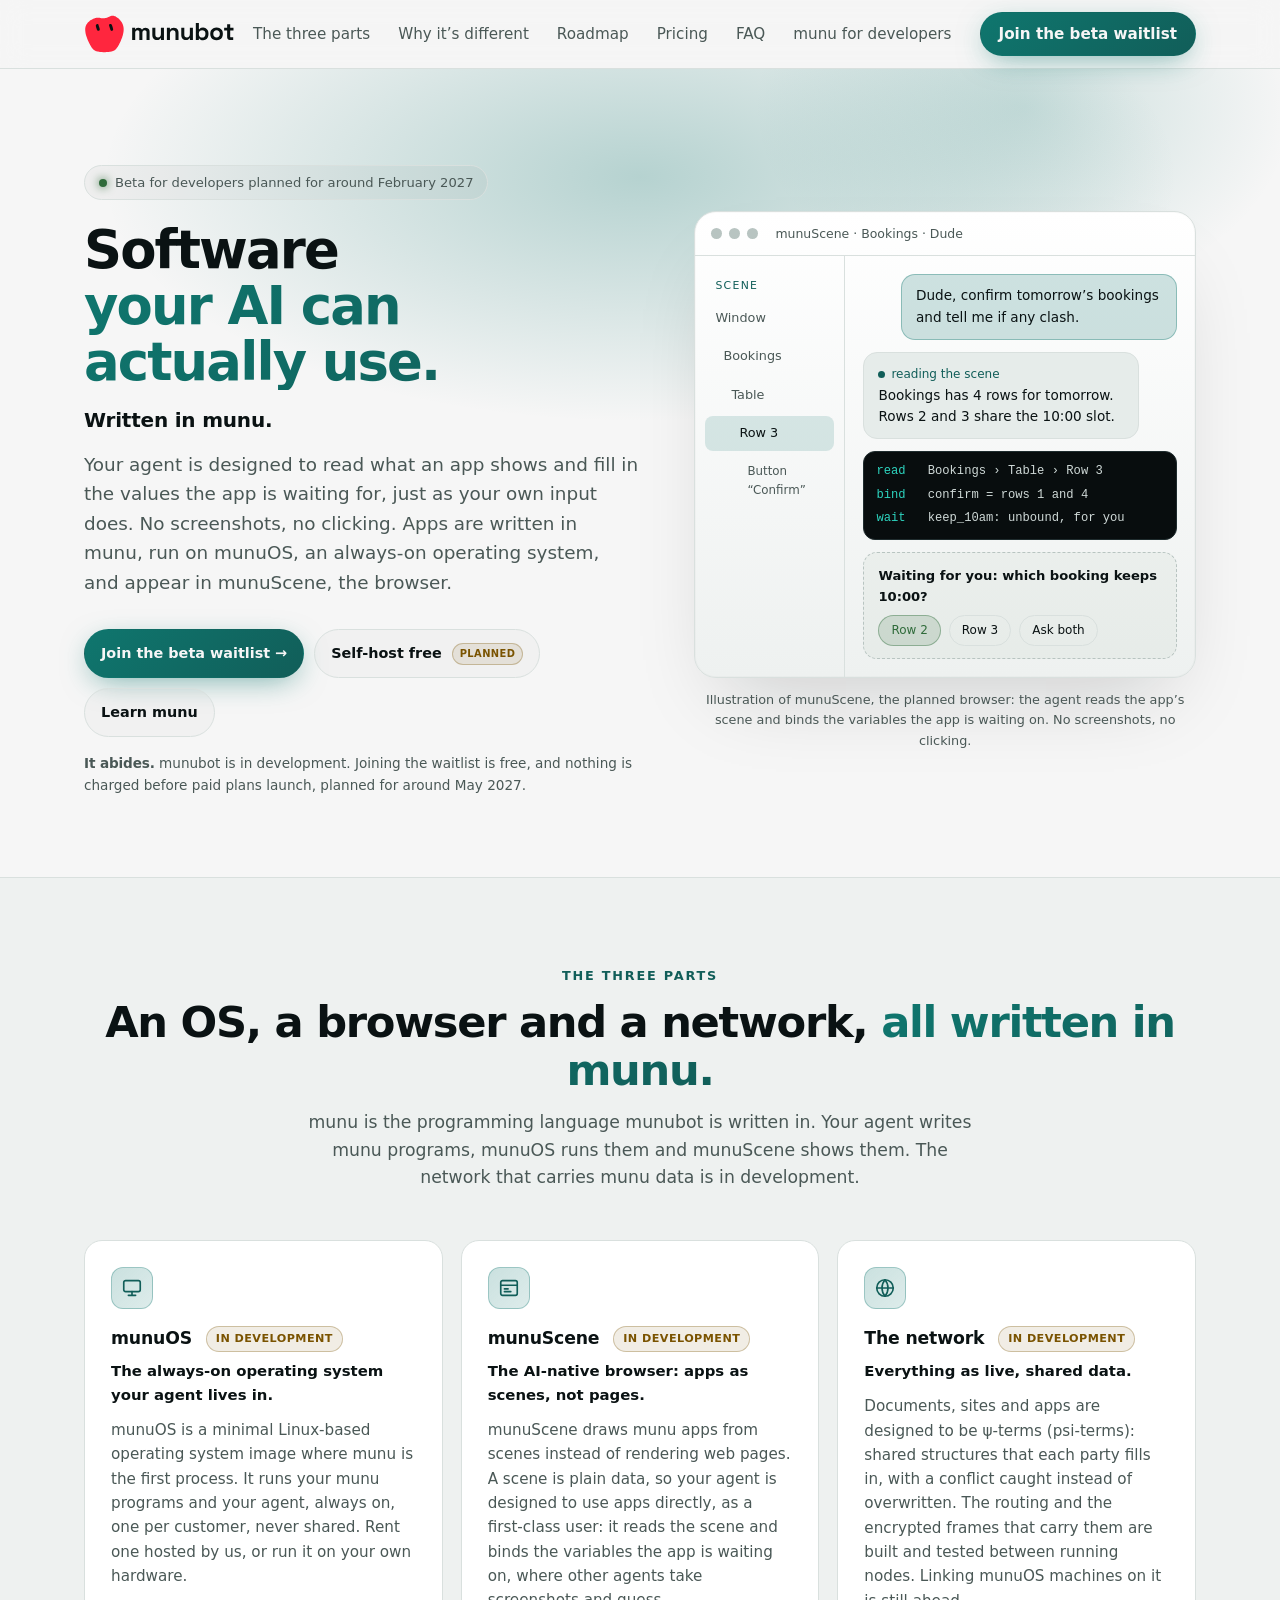
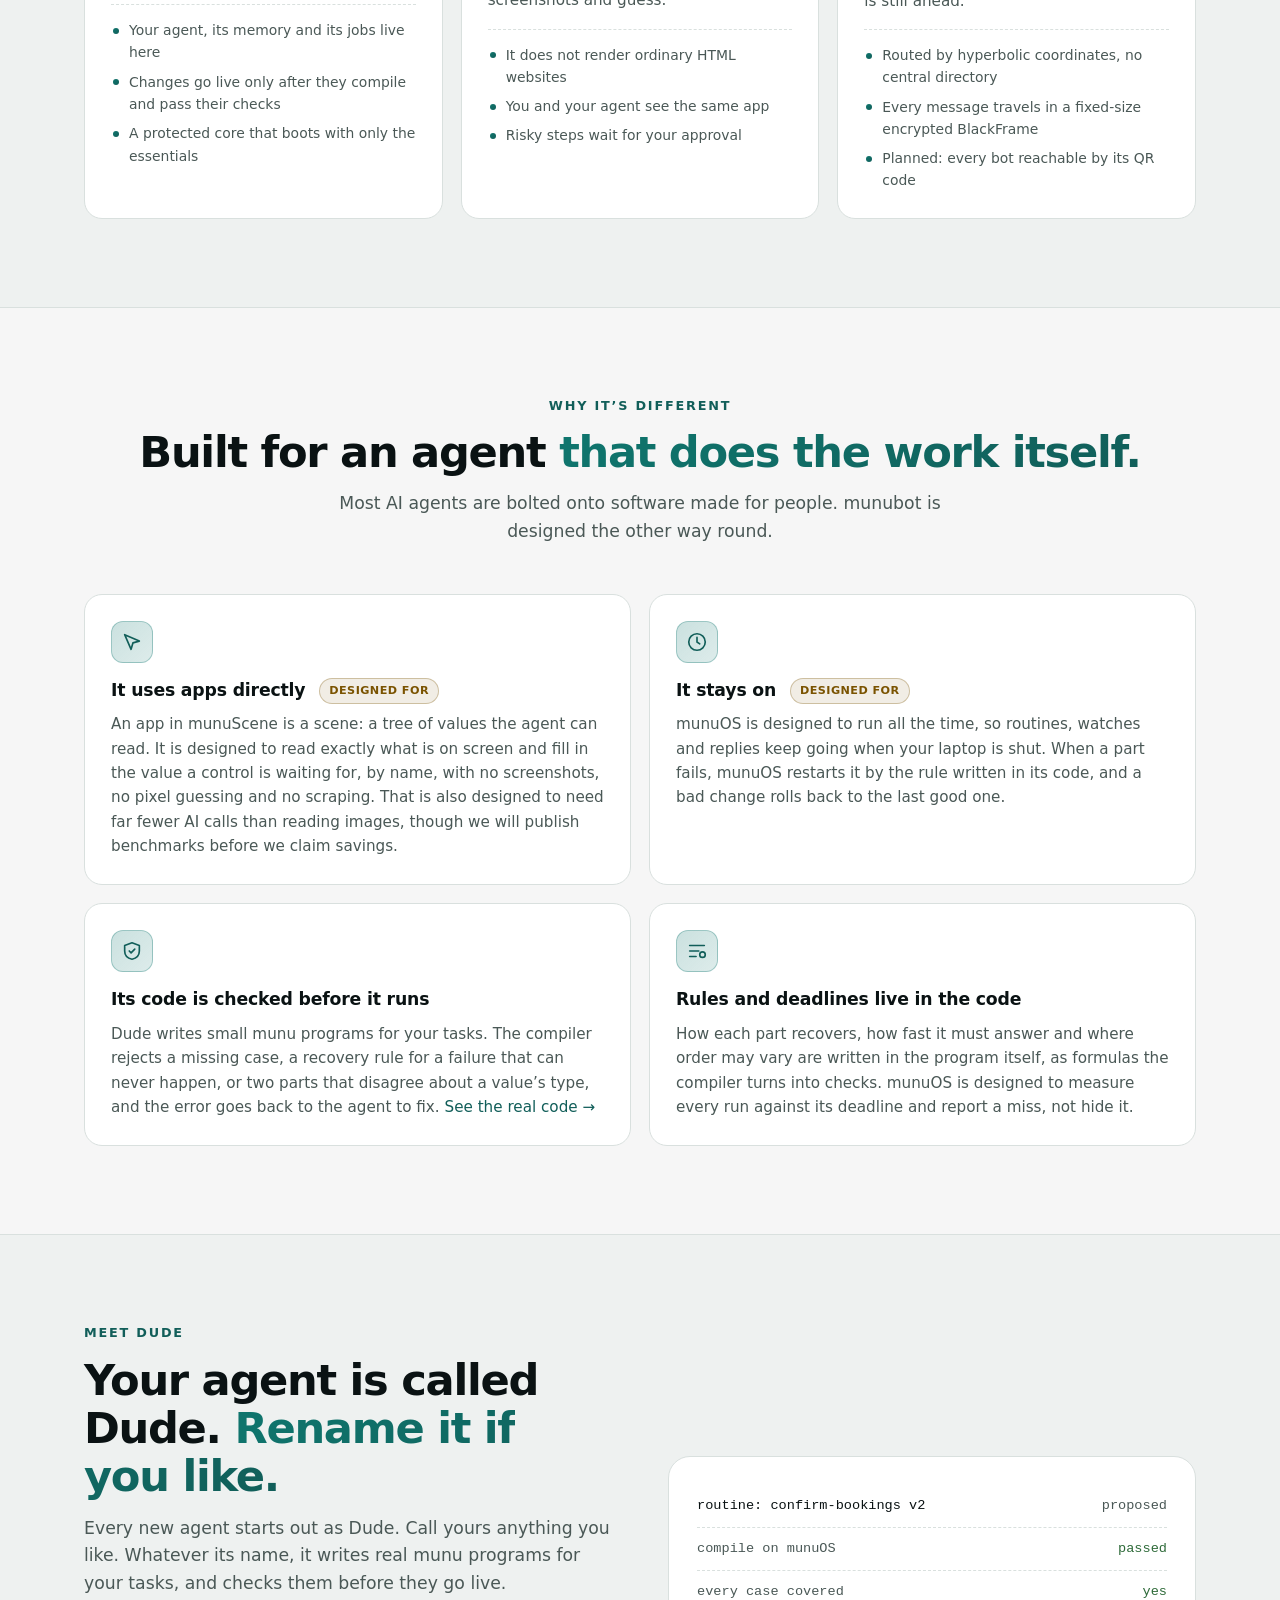
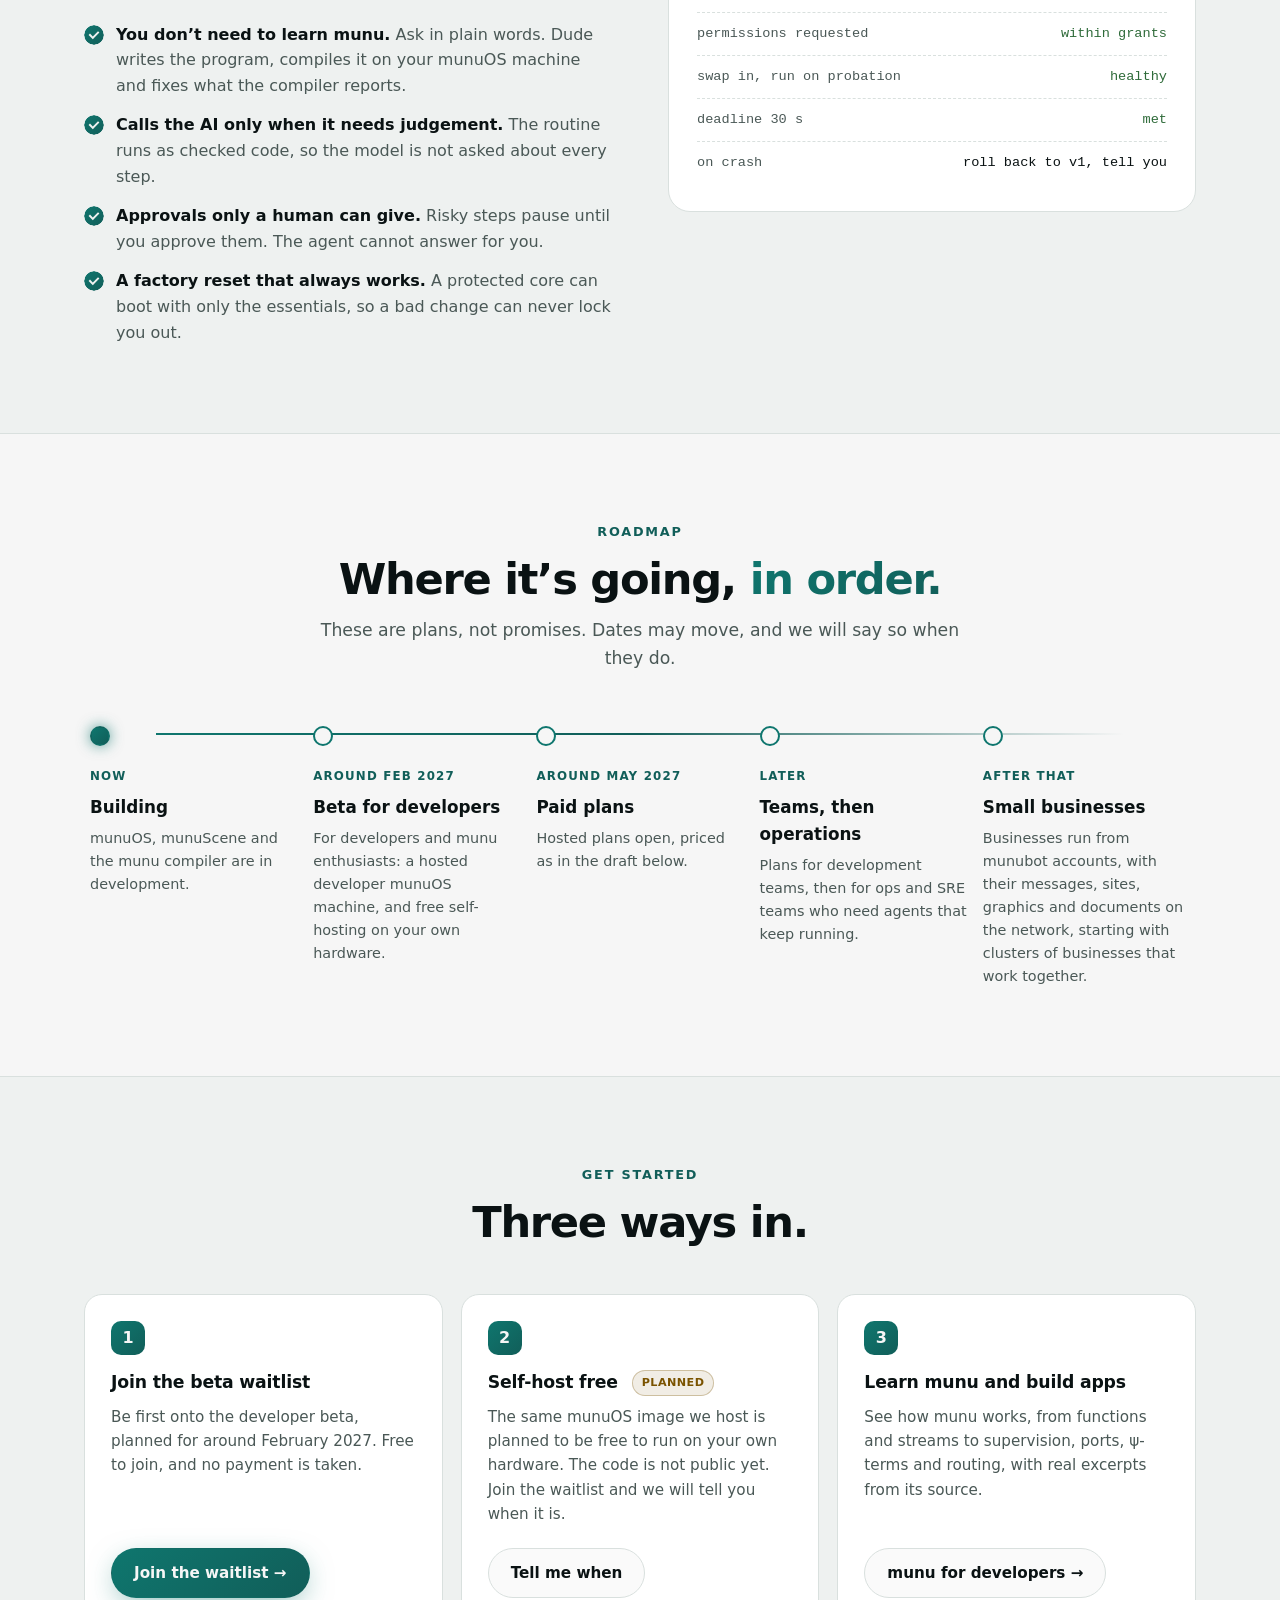
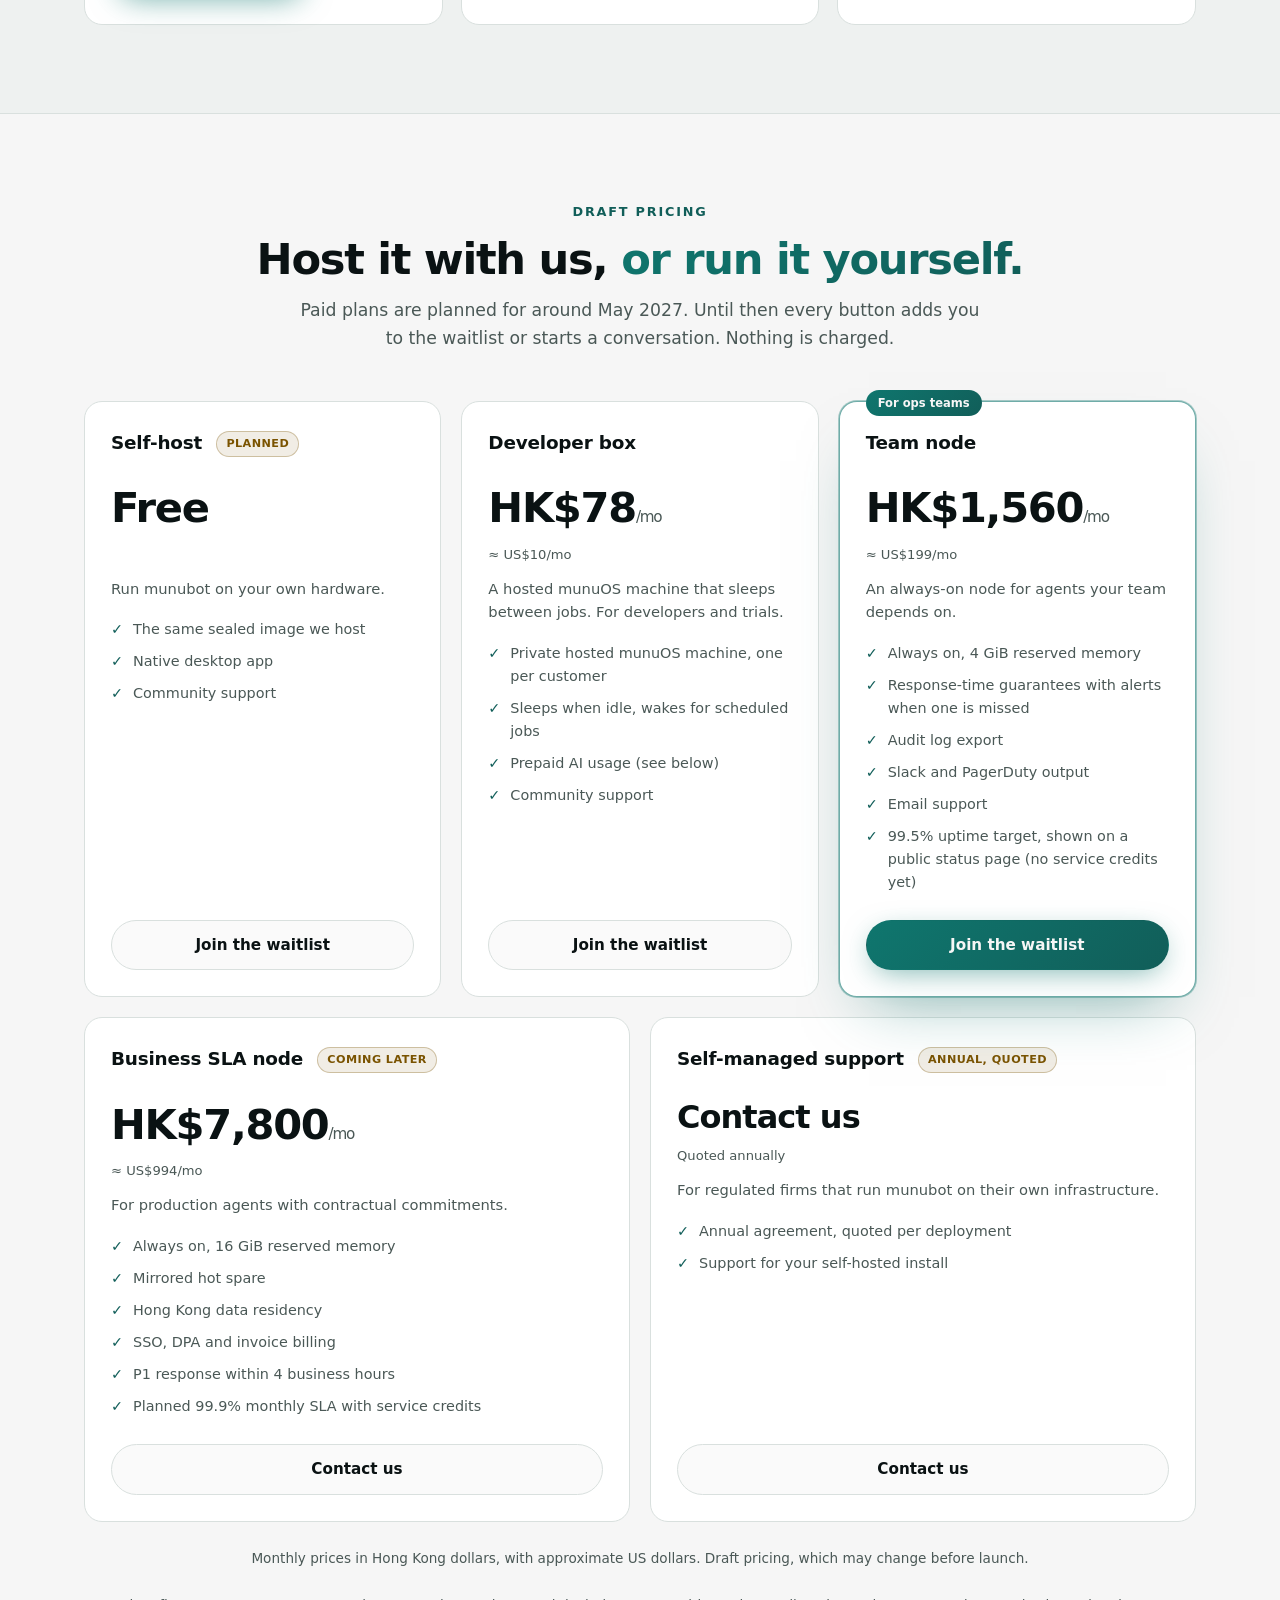
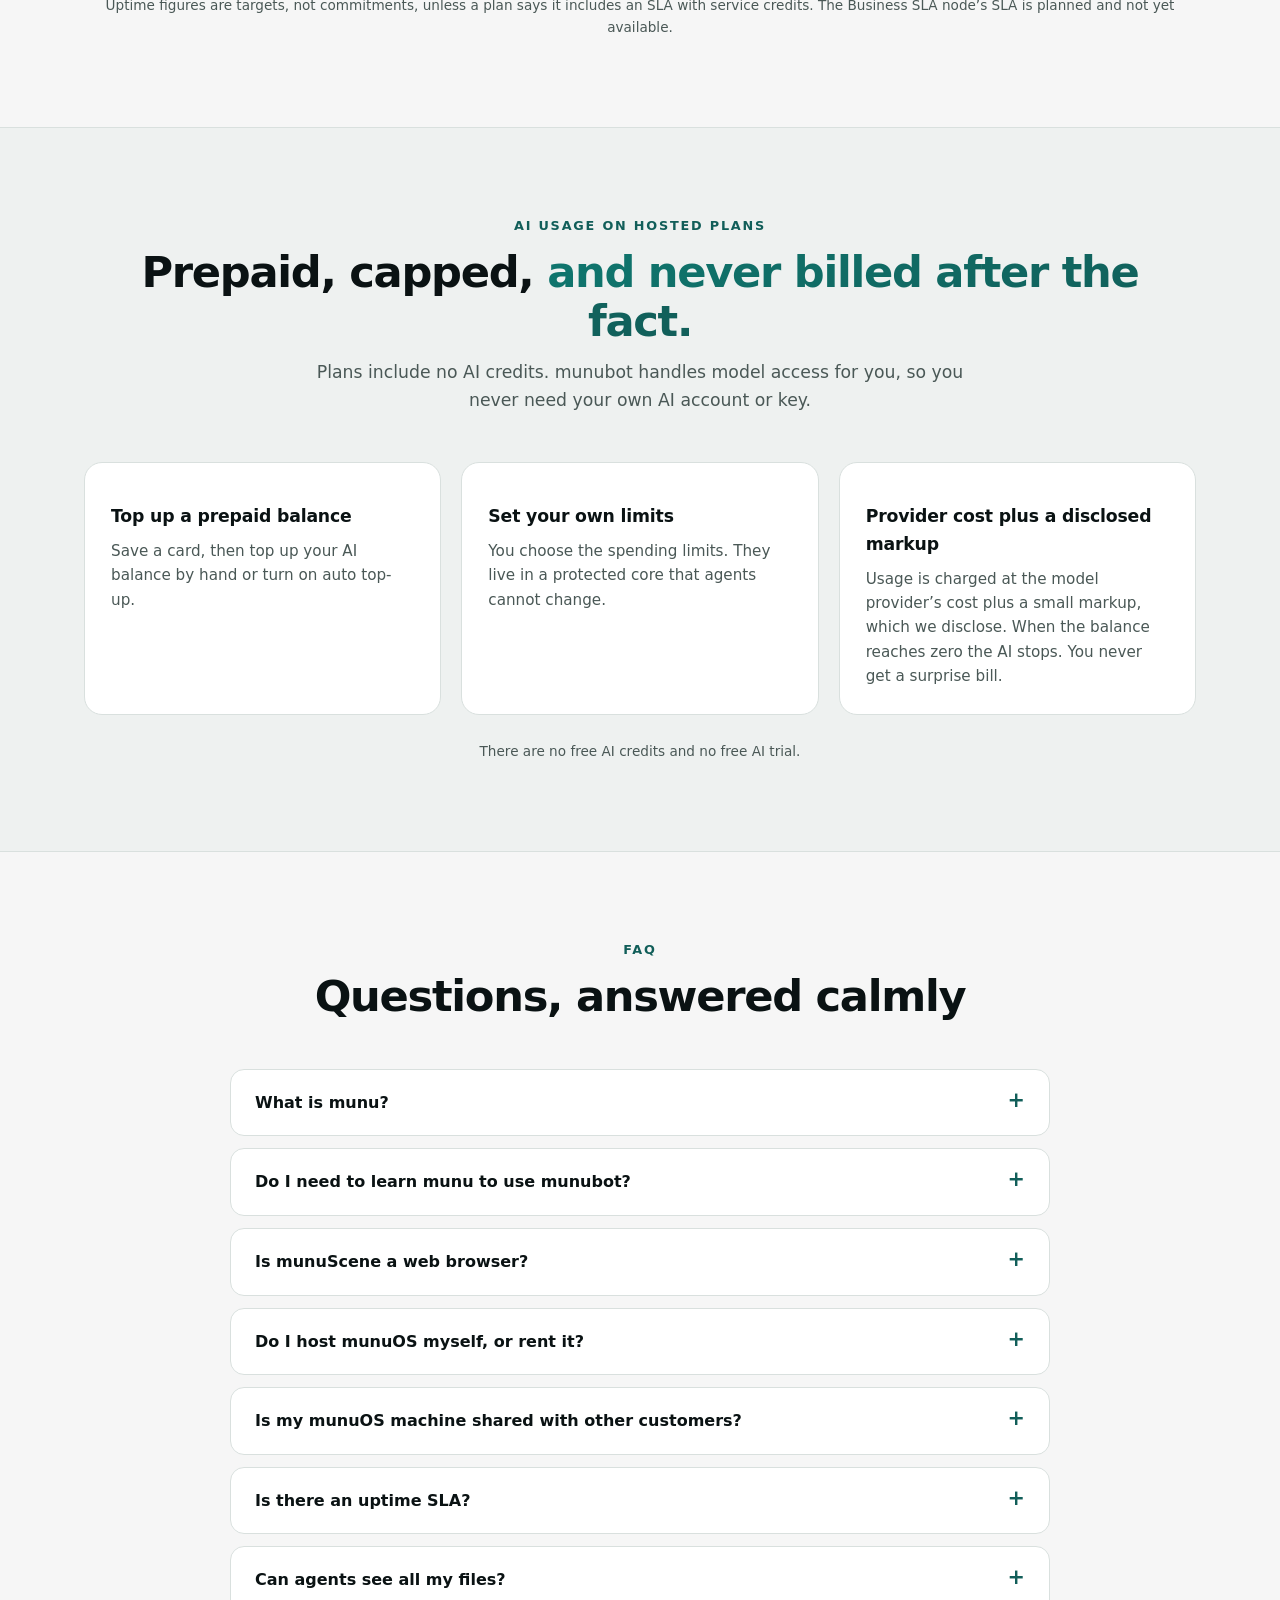
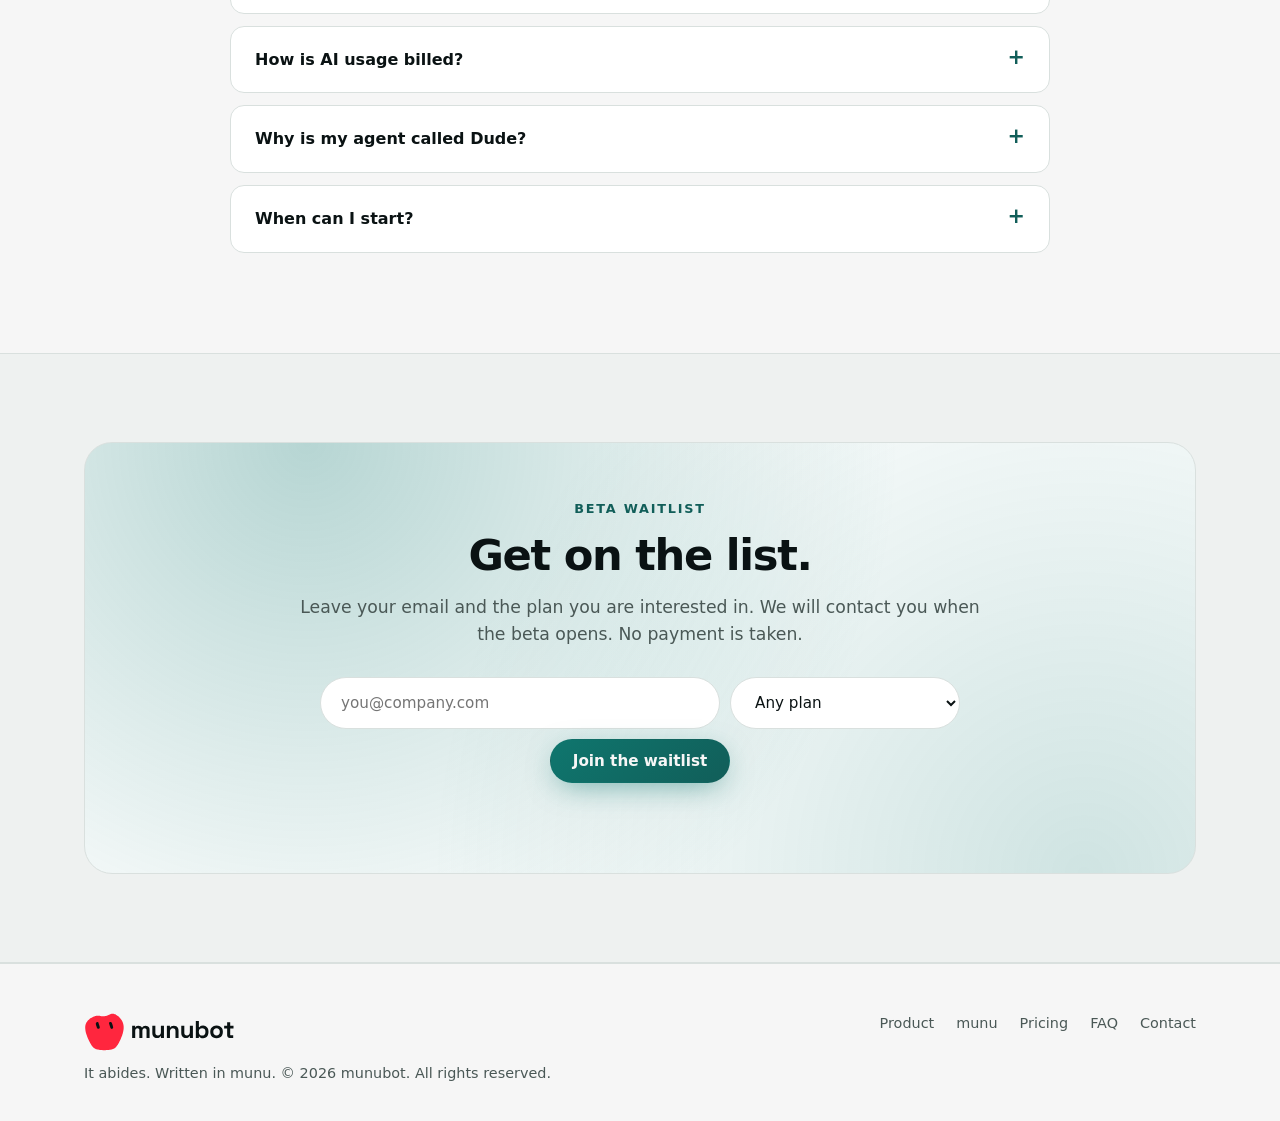
==== commit 672fe307: "Retheme to the munu.hk palette" ====
--- a/index.html
+++ b/index.html
@@ -19,8 +19,8 @@
 <meta name="twitter:site" content="@themunubot">
 <meta name="twitter:title" content="munubot: software your AI can actually use">
 <meta name="twitter:description" content="Software your AI can actually use. Written in munu. Your agent is designed to read what an app shows and fill in the values the app is waiting for, with no screenshots and no clicking. Developer beta planned for around February 2027.">
-<meta name="theme-color" content="#1B1B1E" media="(prefers-color-scheme: dark)">
-<meta name="theme-color" content="#F2E8CF" media="(prefers-color-scheme: light)">
+<meta name="theme-color" content="#0A1213" media="(prefers-color-scheme: dark)">
+<meta name="theme-color" content="#F6F6F6" media="(prefers-color-scheme: light)">
 <link rel="icon" href="assets/brand/favicon.ico" sizes="16x16 32x32 48x48">
 <link rel="icon" href="assets/brand/favicon.svg" type="image/svg+xml">
 <link rel="icon" href="assets/brand/favicon-32.png" type="image/png" sizes="32x32">
--- a/assets/style.css
+++ b/assets/style.css
@@ -1,23 +1,23 @@
 :root{
   color-scheme:dark;
-  --bg:#1B1B1E;--bg2:#212123;--card:#262527;--raise:#302F30;--line:#363532;--line2:#4A4740;--text:#F2E8CF;--muted:#A7A091;
-  --a1:#EF8354;--a2:#F4A27E;--acc-rgb:239,131,84;--fg-rgb:242,232,207;--on-acc:#1B1B1E;
-  --btn-bg:#EF8354;--btn-bg2:#F4A27E;
-  --ok:#9CCB86;--ok-rgb:156,203,134;--warn:#E9C46A;--warn-rgb:233,196,106;--bad:#F28B82;--bad-rgb:242,139,130;
-  --nav-bg:rgba(27,27,30,.86);--shadow:rgba(0,0,0,.55);--input-bg:#161618;--chip-bg:#161618;--chip-text:#EDE3CA;
-  --code-bg:#161618;--code-line:#363532;--code-text:#EDE3CA;--code-dim:#B8B09D;--code-caret:#F2E8CF;
-  --code-k:#EF8354;--code-t:#E9C46A;--code-n:#F6B58E;--code-s:#A8C686;--code-c:#9A9483;--code-o:#BDB5A2;
-  --code-ok:#9CCB86;--code-bad:#F28B82;--code-bad-rgb:242,139,130;
+  --bg:#0A1213;--bg2:#0D1719;--card:#10191B;--raise:#162123;--line:#1F2C2E;--line2:#2A3A3D;--text:#E6EFED;--muted:#A3B1AD;
+  --a1:#2DD4BF;--a2:#4EE5D1;--acc-rgb:45,212,191;--fg-rgb:230,239,237;--on-acc:#032420;
+  --btn-bg:#2DD4BF;--btn-bg2:#1BA696;
+  --ok:#86D9A8;--ok-rgb:134,217,168;--warn:#FBBF24;--warn-rgb:251,191,36;--bad:#F87171;--bad-rgb:248,113,113;
+  --nav-bg:rgba(10,18,19,.92);--shadow:rgba(0,0,0,.6);--input-bg:#080D0E;--chip-bg:#080D0E;--chip-text:#CFD9D7;
+  --code-bg:#080D0E;--code-line:#1F2C2E;--code-text:#CFD9D7;--code-dim:#A3B1AD;--code-caret:#E6EFED;
+  --code-k:#2DD4BF;--code-t:#7C9FB8;--code-n:#D4B35A;--code-s:#93C5B9;--code-c:#7D8B87;--code-o:#A3B1AD;
+  --code-ok:#86D9A8;--code-bad:#F87171;--code-bad-rgb:248,113,113;
   --radius:18px;
   --grad:linear-gradient(135deg,var(--btn-bg),var(--btn-bg2));
 }
 @media (prefers-color-scheme:light){:root{
   color-scheme:light;
-  --bg:#F2E8CF;--bg2:#ECE0C3;--card:#F8F2E2;--raise:#E6D9BA;--line:#DCCDAA;--line2:#BFAE88;--text:#3E2723;--muted:#6B564C;
-  --a1:#C8553D;--a2:#963F2E;--acc-rgb:200,85,61;--fg-rgb:62,39,35;--on-acc:#F2E8CF;
-  --btn-bg:#A64A36;--btn-bg2:#963F2E;
-  --ok:#355E29;--ok-rgb:53,94,41;--warn:#7A5300;--warn-rgb:122,83,0;--bad:#B3261E;--bad-rgb:179,38,30;
-  --nav-bg:rgba(242,232,207,.88);--shadow:rgba(62,39,35,.22);--input-bg:#F8F2E2;--chip-bg:#E6D9BA;--chip-text:#3E2723;
+  --bg:#F6F6F6;--bg2:#EEF1F0;--card:#FFFFFF;--raise:#E6ECEA;--line:#D9E0DE;--line2:#B8C4C1;--text:#0A1213;--muted:#4A5856;
+  --a1:#0F766E;--a2:#115E59;--acc-rgb:15,118,110;--fg-rgb:10,18,19;--on-acc:#F6F6F6;
+  --btn-bg:#0F766E;--btn-bg2:#115E59;
+  --ok:#2F6B3A;--ok-rgb:47,107,58;--warn:#7A5300;--warn-rgb:122,83,0;--bad:#B3261E;--bad-rgb:179,38,30;
+  --nav-bg:rgba(246,246,246,.9);--shadow:rgba(10,18,19,.18);--input-bg:#FFFFFF;--chip-bg:#E6ECEA;--chip-text:#0A1213;
 }}
 *{box-sizing:border-box;margin:0;padding:0}
 html{scroll-behavior:smooth}
@@ -321,7 +321,7 @@
 .mx-ed>.xcode,.mx-ed>.mx-ta{grid-area:1/1;min-width:0}
 .mx-ed>.xcode{overflow-x:hidden}
 .mx-ta{margin:0;border:1px solid transparent;border-radius:12px;padding:14px 16px;font:13px/1.6 ui-monospace,SFMono-Regular,Menlo,Consolas,"Liberation Mono",monospace;tab-size:4;white-space:pre;overflow-x:auto;overflow-y:hidden;resize:none;background:transparent;color:transparent;caret-color:var(--code-caret);-webkit-text-fill-color:transparent;outline:none;width:100%;height:100%;box-sizing:border-box;-webkit-overflow-scrolling:touch}
-.mx-ta::selection{background:rgba(239,131,84,.42);-webkit-text-fill-color:transparent}
+.mx-ta::selection{background:rgba(45,212,191,.42);-webkit-text-fill-color:transparent}
 .mx-ed:focus-within>.xcode{border-color:var(--a1);box-shadow:0 0 0 3px rgba(var(--acc-rgb),.18)}
 .mx-ed>.xcode code,.mx-ta{font-variant-ligatures:none;letter-spacing:0}
 .mx-reset{background:transparent;color:var(--muted)}
